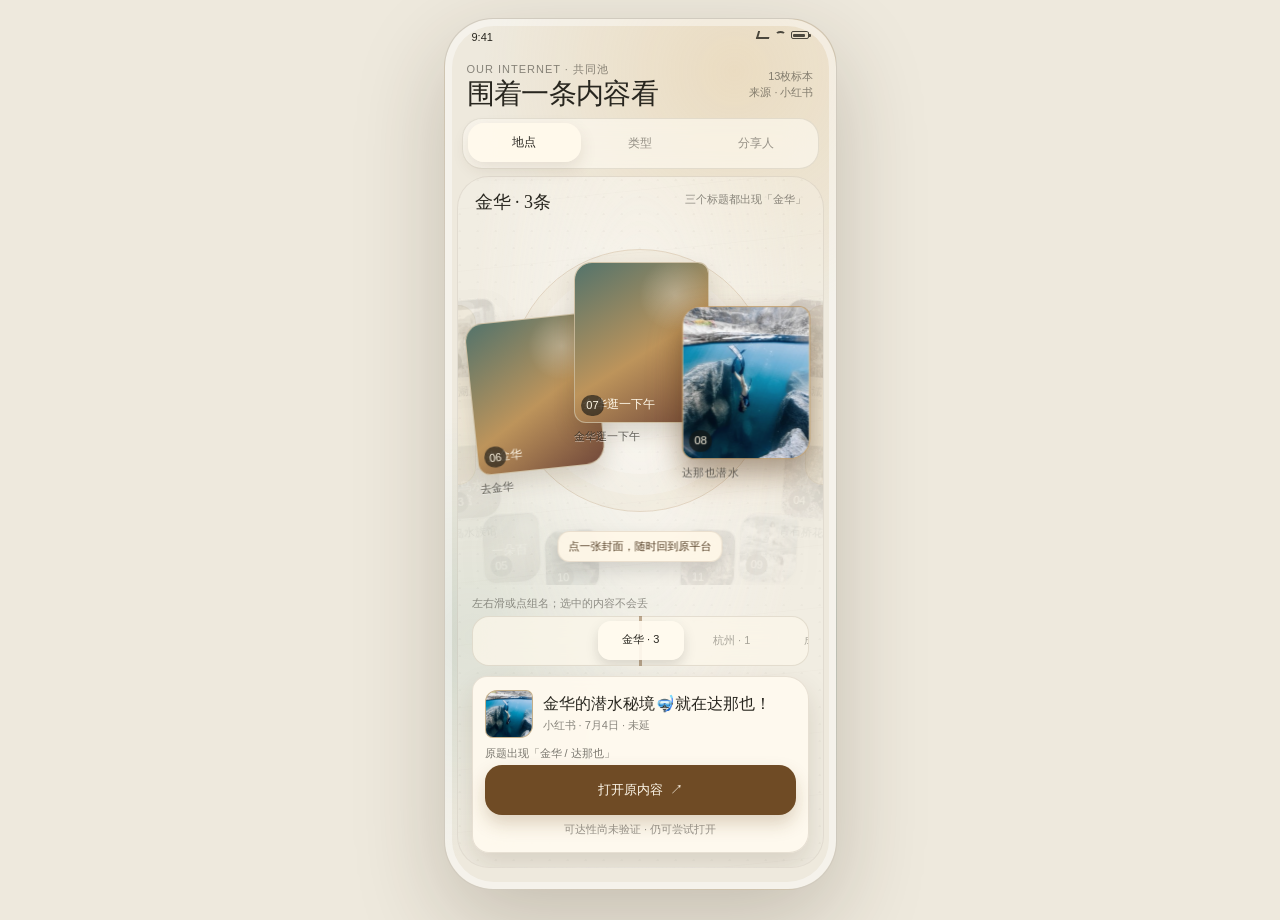
==== index.html @ c4d1461d "Publish Vibe interactive mock" ====
<!doctype html>
<html lang="zh-CN">
<head>
  <meta charset="utf-8">
  <meta name="viewport" content="width=device-width, initial-scale=1, viewport-fit=cover">
  <meta name="theme-color" content="#eee9dd" media="(prefers-color-scheme: light)">
  <meta name="theme-color" content="#10120f" media="(prefers-color-scheme: dark)">
  <title>Vibe · 共同内容池 Mock</title>
  <style>
    html, body { margin: 0; min-height: 100%; background: #eee9dd; }
    body { min-height: 100vh; }
    @media (prefers-color-scheme: dark) {
      html, body { background: #10120f; }
    }
  </style>
</head>
<body>
<div id="pinned-source-orbit" aria-label="地点、类型和分享人三种视角下始终可打开原内容的共同内容池">
  <style>
    #pinned-source-orbit {
      color-scheme: light dark;
      width: 100%;
      min-height: 920px;
      display: grid;
      place-items: start center;
      padding: 18px 0 24px;
      box-sizing: border-box;
      font-family: -apple-system, BlinkMacSystemFont, "SF Pro Display", "PingFang SC", sans-serif;
      -webkit-font-smoothing: antialiased;
    }
    #pinned-source-orbit * { box-sizing: border-box; }
    #pinned-source-orbit .pso-phone {
      position: relative;
      width: min(393px, calc(100vw - 28px));
      height: 872px;
      overflow: hidden;
      border-radius: 49px;
      isolation: isolate;
      color: light-dark(#28261f, #f5efe2);
      background:
        radial-gradient(circle at 74% 6%, light-dark(rgba(223,178,105,.24), rgba(226,157,60,.11)), transparent 29%),
        radial-gradient(circle at 7% 71%, light-dark(rgba(74,133,122,.17), rgba(58,137,119,.11)), transparent 31%),
        light-dark(#eee9dd, #10120f);
      border: 1px solid light-dark(rgba(57,47,31,.16), rgba(255,238,199,.11));
      box-shadow: 0 31px 90px light-dark(rgba(49,37,17,.22), rgba(0,0,0,.59));
    }
    #pinned-source-orbit .pso-phone::after {
      content: "";
      position: absolute;
      inset: 0;
      z-index: 90;
      pointer-events: none;
      border-radius: inherit;
      box-shadow: inset 0 0 0 7px light-dark(rgba(255,255,255,.42), rgba(255,255,255,.026));
    }
    #pinned-source-orbit .pso-status {
      position: relative;
      z-index: 50;
      height: 31px;
      padding: 12px 27px 0;
      display: flex;
      justify-content: space-between;
      align-items: flex-start;
      font-size: 11px;
      font-weight: 500;
    }
    #pinned-source-orbit .pso-status-icons { display: flex; align-items: center; gap: 5px; }
    #pinned-source-orbit .pso-signal { width: 13px; height: 8px; border-left: 2px solid currentColor; border-bottom: 2px solid currentColor; transform: skew(-16deg); opacity: .82; }
    #pinned-source-orbit .pso-wifi { width: 11px; height: 8px; border: 2px solid currentColor; border-color: currentColor transparent transparent; border-radius: 50%; opacity: .82; }
    #pinned-source-orbit .pso-battery { width: 18px; height: 8px; border: 1.5px solid currentColor; border-radius: 2px; position: relative; opacity: .82; }
    #pinned-source-orbit .pso-battery::before { content: ""; position: absolute; inset: 1.5px 3px 1.5px 1.5px; border-radius: 1px; background: currentColor; }
    #pinned-source-orbit .pso-battery::after { content: ""; position: absolute; right: -3px; top: 2px; width: 2px; height: 3px; background: currentColor; border-radius: 0 1px 1px 0; }

    #pinned-source-orbit .pso-header {
      position: relative;
      z-index: 48;
      height: 68px;
      padding: 10px 22px 8px;
      display: flex;
      align-items: center;
      justify-content: space-between;
    }
    #pinned-source-orbit .pso-kicker { font-size: 11px; letter-spacing: 1px; opacity: .52; font-weight: 500; }
    #pinned-source-orbit .pso-title { margin-top: 3px; font-family: ui-serif, "Songti SC", serif; font-size: 28px; line-height: 1; letter-spacing: -.65px; font-weight: 500; }
    #pinned-source-orbit .pso-count { text-align: right; font-size: 11px; line-height: 1.45; opacity: .53; }

    #pinned-source-orbit .pso-segments {
      position: relative;
      z-index: 48;
      height: 51px;
      margin: 0 17px 7px;
      padding: 5px;
      display: grid;
      grid-template-columns: repeat(3, 1fr);
      gap: 3px;
      border-radius: 20px;
      border: 1px solid light-dark(rgba(73,56,35,.12), rgba(255,226,174,.09));
      background: light-dark(rgba(255,252,243,.60), rgba(31,31,25,.68));
      backdrop-filter: blur(15px) saturate(1.05);
    }
    #pinned-source-orbit .pso-segments button {
      border: 0;
      border-radius: 16px;
      padding: 0;
      cursor: pointer;
      color: inherit;
      background: transparent;
      font: inherit;
      font-size: 12px;
      font-weight: 500;
      opacity: .47;
      transition: opacity .23s ease, background .28s ease, transform .28s ease;
    }
    #pinned-source-orbit .pso-segments button[aria-pressed="true"] {
      opacity: 1;
      transform: translateY(-1px);
      background: light-dark(rgba(255,249,235,.94), rgba(72,58,37,.90));
      box-shadow: 0 7px 17px light-dark(rgba(77,49,14,.11), rgba(0,0,0,.28));
    }

    #pinned-source-orbit .pso-world {
      position: relative;
      height: 692px;
      margin: 0 12px;
      overflow: hidden;
      border-radius: 32px;
      border: 1px solid light-dark(rgba(66,53,34,.09), rgba(255,232,183,.06));
      background:
        radial-gradient(ellipse at 50% 28%, light-dark(rgba(255,255,255,.45), rgba(255,255,255,.025)), transparent 67%),
        light-dark(rgba(249,246,236,.32), rgba(14,16,13,.50));
    }
    #pinned-source-orbit .pso-grain {
      position: absolute;
      inset: 0;
      z-index: 0;
      opacity: .23;
      pointer-events: none;
      background-image:
        repeating-linear-gradient(174deg, transparent 0 31px, light-dark(rgba(76,60,38,.06), rgba(242,207,143,.05)) 32px, transparent 33px 62px),
        radial-gradient(circle at 9% 19%, light-dark(rgba(45,38,29,.1), rgba(255,255,255,.055)) 0 1px, transparent 1.3px);
      background-size: auto, 18px 17px;
    }

    #pinned-source-orbit .pso-group-head {
      position: absolute;
      z-index: 36;
      left: 17px;
      right: 17px;
      top: 15px;
      display: grid;
      grid-template-columns: minmax(0,1fr) 130px;
      gap: 8px;
      align-items: start;
      pointer-events: none;
    }
    #pinned-source-orbit .pso-group-name { font-family: ui-serif, "Songti SC", serif; font-size: 18px; line-height: 1.2; font-weight: 500; }
    #pinned-source-orbit .pso-group-fact { text-align: right; font-size: 11px; line-height: 1.42; opacity: .52; }

    #pinned-source-orbit .pso-deck {
      position: absolute;
      z-index: 6;
      left: 0;
      right: 0;
      top: 58px;
      height: 350px;
      overflow: hidden;
    }
    #pinned-source-orbit .pso-halo {
      position: absolute;
      z-index: 0;
      left: 14%;
      top: 4%;
      width: 72%;
      aspect-ratio: 1;
      border-radius: 50%;
      border: 1px solid light-dark(rgba(151,100,41,.20), rgba(232,171,77,.16));
      box-shadow:
        inset 0 0 0 16px light-dark(rgba(171,114,46,.03), rgba(196,126,43,.035)),
        inset 0 0 0 37px light-dark(rgba(171,114,46,.022), rgba(196,126,43,.023));
      pointer-events: none;
    }
    #pinned-source-orbit .pso-sleeve {
      position: absolute;
      z-index: 1;
      top: 70px;
      width: 30px;
      height: 180px;
      opacity: .38;
      border: 1px solid light-dark(rgba(88,66,39,.15), rgba(244,207,140,.11));
      background: light-dark(rgba(223,201,158,.45), rgba(70,55,34,.55));
      box-shadow: 0 10px 20px rgba(0,0,0,.14);
      pointer-events: none;
    }
    #pinned-source-orbit .pso-sleeve-left { left: -12px; border-radius: 0 18px 18px 0; }
    #pinned-source-orbit .pso-sleeve-right { right: -12px; border-radius: 18px 0 0 18px; }

    #pinned-source-orbit .pso-specimen {
      appearance: none;
      position: absolute;
      z-index: 7;
      margin: 0;
      padding: 0;
      border: 0;
      cursor: pointer;
      color: inherit;
      background: transparent;
      text-align: left;
      transition:
        left .48s cubic-bezier(.18,.82,.22,1),
        top .48s cubic-bezier(.18,.82,.22,1),
        width .48s cubic-bezier(.18,.82,.22,1),
        opacity .32s ease,
        filter .32s ease,
        transform .48s cubic-bezier(.18,.82,.22,1);
      -webkit-tap-highlight-color: transparent;
    }
    #pinned-source-orbit .pso-specimen:focus-visible { outline: 2px solid light-dark(#97672c,#efb85a); outline-offset: 3px; border-radius: 17px; }
    #pinned-source-orbit .pso-slide {
      position: relative;
      display: block;
      width: 100%;
      aspect-ratio: .84;
      overflow: hidden;
      border-radius: 18px 11px 20px 12px;
      border: 1px solid light-dark(rgba(80,61,37,.18), rgba(255,227,174,.15));
      background: light-dark(rgba(234,219,189,.82), rgba(63,53,37,.86));
      box-shadow: inset 0 1px 0 rgba(255,255,255,.4), 0 10px 21px light-dark(rgba(65,44,16,.16), rgba(0,0,0,.34));
      backdrop-filter: blur(5px) saturate(1.05);
    }
    #pinned-source-orbit .pso-cover { width: 100%; height: 100%; display: block; object-fit: cover; filter: saturate(.9) contrast(.99); }
    #pinned-source-orbit .pso-fallback {
      position: absolute;
      inset: 0;
      display: flex;
      align-items: flex-end;
      padding: 10px 8px;
      color: #fff8e8;
      background: radial-gradient(circle at 75% 20%, rgba(255,255,255,.27), transparent 22%), linear-gradient(148deg,#53736b,#bd945b 55%,#71483a);
    }
    #pinned-source-orbit .pso-fallback strong { font-family: ui-serif, "Songti SC", serif; font-size: 12px; line-height: 1.2; font-weight: 500; }
    #pinned-source-orbit .pso-index {
      position: absolute;
      z-index: 4;
      left: 6px;
      bottom: 6px;
      min-width: 21px;
      height: 21px;
      padding: 0 5px;
      border-radius: 11px;
      display: grid;
      place-items: center;
      color: #fff7e4;
      background: rgba(17,18,15,.63);
      backdrop-filter: blur(7px);
      font-size: 11px;
      font-weight: 500;
    }
    #pinned-source-orbit .pso-item-name {
      display: block;
      max-width: 150px;
      margin-top: 6px;
      overflow: hidden;
      white-space: nowrap;
      text-overflow: ellipsis;
      font-size: 11px;
      line-height: 1.3;
      opacity: .72;
      text-shadow: 0 1px light-dark(rgba(255,255,255,.72),rgba(0,0,0,.5));
    }
    #pinned-source-orbit .pso-specimen.is-hidden { opacity: .10; filter: grayscale(.5) saturate(.35); pointer-events: none; }
    #pinned-source-orbit .pso-specimen.is-active { z-index: 20; opacity: 1; filter: none; }
    #pinned-source-orbit .pso-specimen.is-selected {
      z-index: 29;
      transform: translateY(-9px) scale(1.035) !important;
      filter: drop-shadow(0 12px 15px light-dark(rgba(169,101,28,.27),rgba(239,157,57,.18)));
    }
    #pinned-source-orbit .pso-specimen.is-selected .pso-slide { border-color: light-dark(rgba(154,102,36,.54),rgba(244,181,83,.48)); box-shadow: inset 0 1px rgba(255,255,255,.45),0 13px 25px rgba(0,0,0,.24); }
    #pinned-source-orbit .pso-reply {
      position: absolute;
      z-index: 12;
      left: 79%;
      top: 67%;
      width: 91px;
      min-height: 30px;
      display: none;
      align-items: center;
      padding: 6px 9px;
      border-radius: 5px 14px 14px 5px;
      color: light-dark(#5c4328,#f1cb89);
      background: light-dark(rgba(251,239,215,.95),rgba(59,47,29,.96));
      border: 1px solid light-dark(rgba(111,77,36,.16),rgba(242,195,112,.16));
      box-shadow: 0 8px 17px rgba(0,0,0,.15);
      font-size: 11px;
      line-height: 1.25;
      transform: rotate(2deg);
    }
    #pinned-source-orbit .pso-specimen[data-id="11"].is-active .pso-reply { display: flex; }

    #pinned-source-orbit .pso-strip-wrap {
      position: absolute;
      z-index: 37;
      left: 14px;
      right: 14px;
      top: 419px;
      height: 72px;
    }
    #pinned-source-orbit .pso-strip-label { height: 20px; font-size: 11px; line-height: 1.35; opacity: .48; }
    #pinned-source-orbit .pso-strip {
      position: relative;
      height: 50px;
      display: flex;
      align-items: center;
      gap: 5px;
      overflow-x: auto;
      scrollbar-width: none;
      padding: 4px 41%;
      border-radius: 17px;
      border: 1px solid light-dark(rgba(82,62,37,.13),rgba(244,207,140,.11));
      background:
        linear-gradient(90deg, transparent 49.7%, light-dark(rgba(119,82,38,.45),rgba(232,170,76,.44)) 49.7% 50.3%, transparent 50.3%),
        light-dark(rgba(252,246,234,.78),rgba(43,38,29,.80));
      backdrop-filter: blur(13px);
      scroll-snap-type: x mandatory;
    }
    #pinned-source-orbit .pso-strip::-webkit-scrollbar { display: none; }
    #pinned-source-orbit .pso-strip button {
      flex: 0 0 auto;
      min-width: 86px;
      height: 39px;
      scroll-snap-align: center;
      border: 0;
      border-radius: 13px;
      padding: 0 10px;
      cursor: pointer;
      color: inherit;
      background: transparent;
      font: inherit;
      font-size: 11px;
      line-height: 1.25;
      opacity: .39;
      white-space: nowrap;
      transition: opacity .22s ease, background .25s ease, transform .25s ease;
    }
    #pinned-source-orbit .pso-strip button[aria-pressed="true"] {
      opacity: 1;
      transform: translateY(-1px);
      background: light-dark(rgba(255,250,238,.94),rgba(75,59,36,.91));
      box-shadow: 0 6px 13px rgba(0,0,0,.13);
    }

    #pinned-source-orbit .pso-source-dock {
      position: absolute;
      z-index: 43;
      left: 14px;
      right: 14px;
      bottom: 14px;
      height: 177px;
      padding: 12px;
      border-radius: 15px 23px 20px 17px;
      border: 1px solid light-dark(rgba(77,59,36,.13),rgba(246,209,143,.11));
      color: inherit;
      background: light-dark(rgba(255,250,239,.91),rgba(35,33,26,.94));
      box-shadow: 0 13px 28px light-dark(rgba(65,43,15,.14),rgba(0,0,0,.36));
      backdrop-filter: blur(18px) saturate(1.08);
      transition: height .28s ease;
    }
    #pinned-source-orbit .pso-dock-top { display: grid; grid-template-columns: 48px minmax(0,1fr); gap: 10px; align-items: center; min-height: 49px; }
    #pinned-source-orbit .pso-dock-thumb { width: 48px; height: 48px; overflow: hidden; border-radius: 12px 7px 13px 8px; background: light-dark(#d7c29b,#4f422e); border: 1px solid light-dark(rgba(80,61,37,.14),rgba(248,213,149,.11)); }
    #pinned-source-orbit .pso-dock-thumb img { width: 100%; height: 100%; display: block; object-fit: cover; }
    #pinned-source-orbit .pso-dock-thumb span { width: 100%; height: 100%; display: grid; place-items: center; padding: 5px; color: #fff8e8; text-align: center; font-family: ui-serif,"Songti SC",serif; font-size: 11px; line-height: 1.15; background: linear-gradient(148deg,#53736b,#bd945b 55%,#71483a); }
    #pinned-source-orbit .pso-dock-title { overflow: hidden; white-space: nowrap; text-overflow: ellipsis; font-family: ui-serif,"Songti SC",serif; font-size: 16px; line-height: 1.25; font-weight: 500; }
    #pinned-source-orbit .pso-dock-meta { margin-top: 4px; overflow: hidden; white-space: nowrap; text-overflow: ellipsis; font-size: 11px; opacity: .55; }
    #pinned-source-orbit .pso-dock-context { height: 27px; padding-top: 8px; overflow: hidden; white-space: nowrap; text-overflow: ellipsis; font-size: 11px; opacity: .61; }
    #pinned-source-orbit .pso-open-link {
      width: 100%;
      height: 50px;
      display: flex;
      align-items: center;
      justify-content: center;
      gap: 7px;
      border-radius: 17px;
      color: light-dark(#fff9ec,#1e1912);
      background: light-dark(#6f4b25,#e2b567);
      text-decoration: none;
      font-size: 13px;
      font-weight: 500;
      box-shadow: 0 9px 18px light-dark(rgba(103,65,21,.21),rgba(0,0,0,.29));
    }
    #pinned-source-orbit .pso-link-state { margin-top: 7px; text-align: center; font-size: 11px; opacity: .48; }
    #pinned-source-orbit .pso-first-hint {
      position: absolute;
      z-index: 60;
      left: 50%;
      top: 354px;
      transform: translateX(-50%);
      padding: 7px 10px;
      border-radius: 12px;
      white-space: nowrap;
      color: light-dark(#523c23,#efd096);
      background: light-dark(rgba(255,248,232,.89),rgba(43,37,26,.91));
      border: 1px solid light-dark(rgba(98,69,34,.12),rgba(243,198,119,.12));
      box-shadow: 0 8px 17px rgba(0,0,0,.13);
      backdrop-filter: blur(12px);
      font-size: 11px;
      opacity: 1;
      transition: opacity .3s ease, transform .3s ease;
      pointer-events: none;
    }
    #pinned-source-orbit .pso-first-hint.is-gone { opacity: 0; transform: translate(-50%,5px); }

    @media (max-width: 390px) {
      #pinned-source-orbit { min-height: 865px; padding-top: 8px; }
      #pinned-source-orbit .pso-phone { height: 832px; border-radius: 43px; }
      #pinned-source-orbit .pso-world { height: 652px; }
      #pinned-source-orbit .pso-deck { height: 318px; }
      #pinned-source-orbit .pso-strip-wrap { top: 382px; }
      #pinned-source-orbit .pso-source-dock { height: 174px; }
      #pinned-source-orbit .pso-first-hint { top: 321px; }
      #pinned-source-orbit .pso-group-head { grid-template-columns: minmax(0,1fr) 112px; }
    }
    @media (prefers-reduced-motion: reduce) {
      #pinned-source-orbit *, #pinned-source-orbit *::before, #pinned-source-orbit *::after { transition-duration: .01ms !important; animation-duration: .01ms !important; }
    }
  </style>

  <section class="pso-phone" aria-label="iPhone共同内容池">
    <div class="pso-status"><span>9:41</span><span class="pso-status-icons"><i class="pso-signal"></i><i class="pso-wifi"></i><i class="pso-battery"></i></span></div>
    <header class="pso-header">
      <div><div class="pso-kicker">OUR INTERNET · 共同池</div><div class="pso-title">围着一条内容看</div></div>
      <div class="pso-count">13枚标本<br>来源 · 小红书</div>
    </header>
    <nav class="pso-segments" aria-label="切换内容视角">
      <button type="button" data-mode="place" aria-pressed="true">地点</button>
      <button type="button" data-mode="type" aria-pressed="false">类型</button>
      <button type="button" data-mode="person" aria-pressed="false">分享人</button>
    </nav>

    <main class="pso-world">
      <div class="pso-grain"></div>
      <div class="pso-group-head">
        <div class="pso-group-name">金华 · 3条</div>
        <div class="pso-group-fact">三个标题都出现“金华”</div>
      </div>
      <section class="pso-deck" aria-label="当前关系组中的内容标本">
        <div class="pso-halo"></div>
        <div class="pso-sleeve pso-sleeve-left"></div>
        <div class="pso-sleeve pso-sleeve-right"></div>
        <div class="pso-items"></div>
      </section>

      <section class="pso-strip-wrap" aria-label="横滑切换关系组">
        <div class="pso-strip-label">左右滑或点组名；选中的内容不会丢</div>
        <div class="pso-strip"></div>
      </section>

      <section class="pso-source-dock" aria-label="选中资源与原内容入口">
        <div class="pso-dock-top">
          <div class="pso-dock-thumb"></div>
          <div><div class="pso-dock-title"></div><div class="pso-dock-meta"></div></div>
        </div>
        <div class="pso-dock-context"></div>
        <a class="pso-open-link" href="#" target="_blank" rel="noopener noreferrer">打开原内容 <span aria-hidden="true">↗</span></a>
        <div class="pso-link-state">可达性尚未验证 · 仍可尝试打开</div>
      </section>
      <div class="pso-first-hint">点一张封面，随时回到原平台</div>
    </main>
  </section>

  <script>
    (() => {
      const root = document.getElementById("pinned-source-orbit");
      const modeButtons = Array.from(root.querySelectorAll("[data-mode]"));
      const itemsRoot = root.querySelector(".pso-items");
      const strip = root.querySelector(".pso-strip");
      const groupName = root.querySelector(".pso-group-name");
      const groupFact = root.querySelector(".pso-group-fact");
      const dockThumb = root.querySelector(".pso-dock-thumb");
      const dockTitle = root.querySelector(".pso-dock-title");
      const dockMeta = root.querySelector(".pso-dock-meta");
      const dockContext = root.querySelector(".pso-dock-context");
      const openLink = root.querySelector(".pso-open-link");
      const firstHint = root.querySelector(".pso-first-hint");

      const items = [
        {id:1,title:"为了这扇窗，值得来一次通济湖",short:"通济湖",author:"伊只小怪兽",date:"7月4日",sharer:"未延",person:"weiyan",cover:"[data-uri]",place:"tongji",types:["place"],url:"https://www.xiaohongshu.com/explore/68bd21de000000001d00715c",context:{place:"标题出现「通济湖」；城市仍待确认",type:"目前只确认到地点线索",person:"7月4日 · 未延带进来"}},
        {id:2,title:"今年去过最冷门的小城，好怕它会火",short:"冷门小城",author:"在路上的小王",date:"7月4日",sharer:"奥里里奥",person:"aoliao",cover:"[data-uri]",place:"unknown",types:["place"],url:"https://www.xiaohongshu.com/explore/69588afe000000001e015563",context:{place:"标题只有「小城」；具体地点未知",type:"目前只确认到地点线索",person:"7月4日 · 奥里里奥带进来"}},
        {id:3,title:"是水中的蝴蝶呀｜花鸟鱼虫市场的绝美水族馆",short:"花鸟水族馆",author:"爱生活的小小白",date:"7月4日",sharer:"未延",person:"weiyan",cover:"",place:"unknown",types:["browse"],url:"https://www.xiaohongshu.com/explore/66fcf3a7000000002a03587a",context:{place:"具体地点尚未确认",type:"原题出现「花鸟鱼虫市场 / 水族馆」",person:"7月4日 · 未延带进来"}},
        {id:4,title:"成都人松弛感之青石桥花鸟市场小时候记忆",short:"青石桥花鸟市场",author:"吸吸果冻jelly",date:"7月4日",sharer:"未延",person:"weiyan",cover:"[data-uri]",place:"chengdu",types:["place","browse"],url:"https://www.xiaohongshu.com/explore/67398dc0000000003c016751",context:{place:"原题出现「成都 / 青石桥」",type:"归在「逛看现场」；原题出现「花鸟市场」",person:"7月4日 · 未延带进来"}},
        {id:5,title:"好漂亮的一朵百合！",short:"一朵百合",author:"Sheryl帅帅",date:"7月4日",sharer:"未延",person:"weiyan",cover:"",place:"unknown",types:["object"],url:"https://www.xiaohongshu.com/explore/6885ffe00000000023007bef",context:{place:"具体地点尚未确认",type:"原题确认的对象：「一朵百合」",person:"7月4日 · 未延带进来"}},
        {id:6,title:"去金华一定要来！",short:"去金华",author:"嘻嘻lar",date:"7月4日",sharer:"未延",person:"weiyan",cover:"",place:"jinhua",types:["place"],url:"https://www.xiaohongshu.com/explore/68fee6330000000003021f32",context:{place:"原题出现「金华」",type:"细类型仍待确认",person:"7月4日 · 未延带进来"}},
        {id:7,title:"真的在金华！！逛一下午出不来……（1r！！！",short:"金华逛一下午",author:"不会起名字的怪力少女",date:"7月4日",sharer:"未延",person:"weiyan",cover:"",place:"jinhua",types:["place","browse"],url:"https://www.xiaohongshu.com/explore/66d05f28000000001f01f221",context:{place:"原题出现「金华」",type:"归在「逛看现场」；原题出现「逛一下午」",person:"7月4日 · 未延带进来"}},
        {id:8,title:"金华的潜水秘境🤿就在达那也！",short:"达那也潜水",author:"达那也DLAND",date:"7月4日",sharer:"未延",person:"weiyan",cover:"[data-uri]",place:"jinhua",types:["place","action"],url:"https://www.xiaohongshu.com/explore/66c85954000000001f03af94",context:{place:"原题出现「金华 / 达那也」",type:"归在「动手体验」；原题出现「潜水」",person:"7月4日 · 未延带进来"}},
        {id:9,title:"阿勒泰，衢州性价比更高",short:"衢州狮子岩",author:"啊华",date:"7月4日",sharer:"未延",person:"weiyan",cover:"[data-uri]",place:"quzhou",types:["place"],url:"https://www.xiaohongshu.com/explore/68423c7e0000000021009cf2",context:{place:"分享文案出现「衢州狮子岩」",type:"目前只确认到地点线索",person:"7月4日 · 未延带进来"}},
        {id:10,title:"这一刻我宣布我在浙江小瑞士",short:"浙江小瑞士",author:"格桑花小月",date:"7月5日",sharer:"你",person:"you",cover:"[data-uri]",place:"unknown",types:["place"],url:"https://www.xiaohongshu.com/explore/6a2ff1b30000000015025ad6",context:{place:"标题只确认到「浙江」；具体城市未知",type:"目前只确认到地点线索",person:"7月5日 · 由你带进来"}},
        {id:11,title:"香迷糊了！快去做！！",short:"香迷糊了",author:"吃饱了闲的🥘",date:"7月18日",sharer:"奥里里奥",person:"aoliao",cover:"[data-uri]",place:"unknown",types:["action"],url:"https://www.xiaohongshu.com/explore/696742520000000022031058",reply:"↳ 未延：「我同意」",context:{place:"具体地点尚未确认",type:"归在「动手体验」；原题出现「去做」",person:"7月18日 · 奥里里奥带进来 · 随后未延：「我同意」"}},
        {id:12,title:"王大厨上线👨‍🍳",short:"王大厨上线",author:"王栎鑫",date:"时间未记录",sharer:"分享者未记录",person:"missing",cover:"[data-uri]",place:"unknown",types:["unknown"],url:"https://www.xiaohongshu.com/explore/699542d2000000001d01076c",context:{place:"具体地点尚未确认",type:"内容类型未知；不根据标题强猜",person:"导入时没有携带分享者与群聊时间"}},
        {id:13,title:"杭州滨江区我唯一的姨！！！！！",short:"杭州滨江",author:"吃吃吃吃吃*Elaine*",date:"时间未记录",sharer:"分享者未记录",person:"missing",cover:"[data-uri]",place:"hangzhou",types:["place","unknown"],url:"https://www.xiaohongshu.com/explore/6a2287f300000000070236ab",context:{place:"原题出现「杭州滨江区」",type:"具体内容类型未知",person:"导入时没有携带分享者与群聊时间"}}
      ];
      const byId = new Map(items.map((item) => [item.id,item]));
      const itemButtons = new Map();
      const groups = {
        place:[
          {key:"jinhua",label:"金华",ids:[6,7,8],fact:"三个标题都出现「金华」"},
          {key:"hangzhou",label:"杭州",ids:[13],fact:"标题确认到「杭州滨江区」"},
          {key:"chengdu",label:"成都",ids:[4],fact:"标题出现「成都 / 青石桥」"},
          {key:"quzhou",label:"衢州",ids:[9],fact:"分享文案出现「衢州狮子岩」"},
          {key:"tongji",label:"通济湖",ids:[1],fact:"地点名已知 · 城市待确认"},
          {key:"unknown",label:"未定位",ids:[2,3,5,10,11,12],fact:"6条没有确认到具体城市"}
        ],
        type:[
          {key:"place",label:"地点线索",ids:[1,2,4,6,7,8,9,10,13],fact:"标题或分享文案出现地点原词"},
          {key:"browse",label:"逛看现场",ids:[3,4,7],fact:"原题出现市场、水族馆或「逛」"},
          {key:"action",label:"动手体验",ids:[8,11],fact:"原题出现「潜水」或「去做」"},
          {key:"object",label:"单体对象",ids:[5],fact:"当前只确认到「一朵百合」"},
          {key:"unknown",label:"类型未知",ids:[12,13],fact:"不为了完整而强行归类"}
        ],
        person:[
          {key:"weiyan",label:"未延",ids:[1,3,4,5,6,7,8,9],fact:"8条由未延带进共同池"},
          {key:"aoliao",label:"奥里里奥",ids:[2,11],fact:"2条由奥里里奥带进共同池"},
          {key:"you",label:"你",ids:[10],fact:"1条由你带进共同池"},
          {key:"missing",label:"出处缺失",ids:[12,13],fact:"2条没有分享者与群聊时间"}
        ]
      };
      const fanSlots = {
        1:[{x:29,y:28,w:42,r:0}],
        2:[{x:12,y:56,w:38,r:-6},{x:51,y:56,w:38,r:6}],
        3:[{x:4,y:83,w:35,r:-6},{x:32,y:27,w:37,r:0},{x:62,y:83,w:34,r:6}],
        4:[{x:2,y:62,w:30,r:-7},{x:23,y:25,w:31,r:-2},{x:48,y:25,w:31,r:2},{x:70,y:62,w:29,r:7}],
        many:[
          {x:3,y:25,w:23,r:-4},{x:27,y:16,w:23,r:-1},{x:51,y:16,w:23,r:1},{x:75,y:25,w:22,r:4},
          {x:4,y:176,w:23,r:-3},{x:28,y:164,w:23,r:0},{x:52,y:164,w:23,r:0},{x:76,y:176,w:22,r:3},
          {x:17,y:267,w:21,r:-2}
        ]
      };
      const hiddenSlots = [
        {x:-7,y:65,w:18,r:-5},{x:89,y:65,w:18,r:5},{x:-5,y:210,w:17,r:-4},{x:89,y:210,w:17,r:4},
        {x:7,y:278,w:16,r:-3},{x:77,y:278,w:16,r:3},{x:24,y:294,w:15,r:-2},{x:61,y:294,w:15,r:2}
      ];

      let mode = "place";
      let activeIndex = {place:0,type:0,person:0};
      let selectedId = 8;
      let hintShown = true;

      function makeCover(item,className) {
        if (item.cover) {
          const image = document.createElement("img");
          image.className = className;
          image.src = item.cover;
          image.alt = item.title + "的分享封面";
          return image;
        }
        const fallback = document.createElement("span");
        fallback.className = "pso-fallback";
        const title = document.createElement("strong");
        title.textContent = item.short;
        fallback.append(title);
        return fallback;
      }
      items.forEach((item) => {
        const button = document.createElement("button");
        button.type = "button";
        button.className = "pso-specimen";
        button.dataset.id = String(item.id);
        button.setAttribute("aria-label",item.title + "，选中后可打开原内容");
        const slide = document.createElement("span");
        slide.className = "pso-slide";
        slide.append(makeCover(item,"pso-cover"));
        const index = document.createElement("span");
        index.className = "pso-index";
        index.textContent = String(item.id).padStart(2,"0");
        slide.append(index);
        if (item.reply) {
          const reply = document.createElement("span");
          reply.className = "pso-reply";
          reply.textContent = item.reply;
          slide.append(reply);
        }
        const name = document.createElement("span");
        name.className = "pso-item-name";
        name.textContent = item.short;
        button.append(slide,name);
        button.addEventListener("click",() => selectItem(item.id));
        itemsRoot.append(button);
        itemButtons.set(item.id,button);
      });

      function setPosition(button,slot) {
        button.style.left = slot.x + "%";
        button.style.top = slot.y + "px";
        button.style.width = slot.w + "%";
        button.style.transform = "rotate(" + slot.r + "deg)";
      }
      function currentGroup() { return groups[mode][activeIndex[mode]]; }
      function groupContaining(id,targetMode) {
        return groups[targetMode].findIndex((group) => group.ids.includes(id));
      }
      function renderStrip() {
        strip.replaceChildren();
        groups[mode].forEach((group,index) => {
          const button = document.createElement("button");
          button.type = "button";
          button.dataset.groupIndex = String(index);
          button.setAttribute("aria-pressed",String(index === activeIndex[mode]));
          button.textContent = group.label + " · " + group.ids.length;
          button.addEventListener("click",() => {
            activeIndex[mode] = index;
            render();
            requestAnimationFrame(() => button.scrollIntoView({behavior:"smooth",inline:"center",block:"nearest"}));
          });
          strip.append(button);
        });
      }
      function renderDeck() {
        const group = currentGroup();
        groupName.textContent = group.label + " · " + group.ids.length + "条";
        groupFact.textContent = group.fact;
        const groupSet = new Set(group.ids);
        const slots = group.ids.length >= 5 ? fanSlots.many : fanSlots[group.ids.length];
        group.ids.forEach((id,index) => {
          const button = itemButtons.get(id);
          button.classList.remove("is-hidden");
          button.classList.add("is-active");
          setPosition(button,slots[Math.min(index,slots.length-1)]);
        });
        let hiddenIndex = 0;
        items.forEach((item) => {
          if (groupSet.has(item.id)) return;
          const button = itemButtons.get(item.id);
          button.classList.remove("is-active");
          button.classList.add("is-hidden");
          setPosition(button,hiddenSlots[hiddenIndex % hiddenSlots.length]);
          hiddenIndex += 1;
        });
        itemButtons.forEach((button,id) => button.classList.toggle("is-selected",id === selectedId));
      }
      function renderDock() {
        const item = byId.get(selectedId);
        dockThumb.replaceChildren();
        if (item.cover) {
          const image = document.createElement("img");
          image.src = item.cover;
          image.alt = "";
          dockThumb.append(image);
        } else {
          const fallback = document.createElement("span");
          fallback.textContent = item.short;
          dockThumb.append(fallback);
        }
        dockTitle.textContent = item.title;
        dockMeta.textContent = "小红书 · " + item.date + " · " + item.sharer;
        dockContext.textContent = item.context[mode];
        openLink.href = item.url;
      }
      function render() {
        modeButtons.forEach((button) => button.setAttribute("aria-pressed",String(button.dataset.mode === mode)));
        renderStrip();
        renderDeck();
        renderDock();
        const activeStripButton = strip.querySelector('button[aria-pressed="true"]');
        requestAnimationFrame(() => activeStripButton?.scrollIntoView({behavior:"smooth",inline:"center",block:"nearest"}));
      }
      function selectItem(id) {
        selectedId = id;
        if (hintShown) { firstHint.classList.add("is-gone"); hintShown = false; }
        itemButtons.forEach((button,itemId) => button.classList.toggle("is-selected",itemId === id));
        renderDock();
      }
      modeButtons.forEach((button) => {
        button.addEventListener("click",() => {
          const nextMode = button.dataset.mode;
          const containing = groupContaining(selectedId,nextMode);
          mode = nextMode;
          if (containing >= 0) activeIndex[mode] = containing;
          render();
        });
      });
      let settleTimer = null;
      strip.addEventListener("scroll",() => {
        window.clearTimeout(settleTimer);
        settleTimer = window.setTimeout(() => {
          const center = strip.getBoundingClientRect().left + strip.clientWidth / 2;
          const candidates = Array.from(strip.querySelectorAll("button"));
          let nearest = candidates[0];
          let distance = Infinity;
          candidates.forEach((button) => {
            const rect = button.getBoundingClientRect();
            const delta = Math.abs(rect.left + rect.width / 2 - center);
            if (delta < distance) { distance = delta; nearest = button; }
          });
          const index = Number(nearest.dataset.groupIndex);
          if (index !== activeIndex[mode]) {
            activeIndex[mode] = index;
            render();
          }
        },120);
      });
      render();
    })();
  </script>
</div>
</body>
</html>
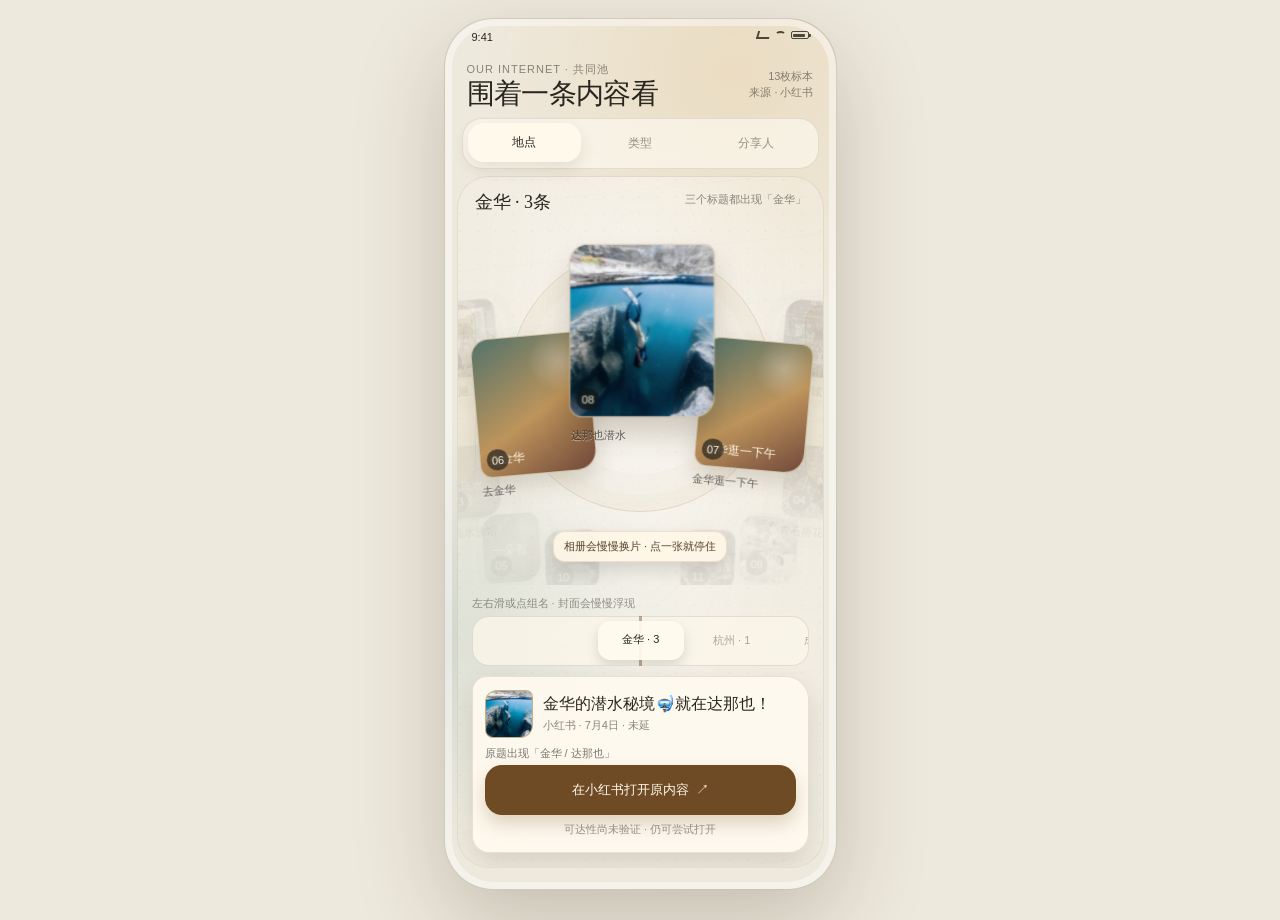
==== commit dfef05c6: "Add ambient memory shuffle interaction" ====
--- a/index.html
+++ b/index.html
@@ -5,6 +5,7 @@
   <meta name="viewport" content="width=device-width, initial-scale=1, viewport-fit=cover">
   <meta name="theme-color" content="#eee9dd" media="(prefers-color-scheme: light)">
   <meta name="theme-color" content="#10120f" media="(prefers-color-scheme: dark)">
+  <link rel="icon" href="data:,">
   <title>Vibe · 共同内容池 Mock</title>
   <style>
     html, body { margin: 0; min-height: 100%; background: #eee9dd; }
@@ -206,12 +207,12 @@
       background: transparent;
       text-align: left;
       transition:
-        left .48s cubic-bezier(.18,.82,.22,1),
-        top .48s cubic-bezier(.18,.82,.22,1),
-        width .48s cubic-bezier(.18,.82,.22,1),
+        left .82s cubic-bezier(.18,.82,.22,1),
+        top .82s cubic-bezier(.18,.82,.22,1),
+        width .82s cubic-bezier(.18,.82,.22,1),
         opacity .32s ease,
         filter .32s ease,
-        transform .48s cubic-bezier(.18,.82,.22,1);
+        transform .82s cubic-bezier(.18,.82,.22,1);
       -webkit-tap-highlight-color: transparent;
     }
     #pinned-source-orbit .pso-specimen:focus-visible { outline: 2px solid light-dark(#97672c,#efb85a); outline-offset: 3px; border-radius: 17px; }
@@ -226,8 +227,17 @@
       background: light-dark(rgba(234,219,189,.82), rgba(63,53,37,.86));
       box-shadow: inset 0 1px 0 rgba(255,255,255,.4), 0 10px 21px light-dark(rgba(65,44,16,.16), rgba(0,0,0,.34));
       backdrop-filter: blur(5px) saturate(1.05);
-    }
-    #pinned-source-orbit .pso-cover { width: 100%; height: 100%; display: block; object-fit: cover; filter: saturate(.9) contrast(.99); }
+      transition: transform .82s cubic-bezier(.18,.82,.22,1), border-color .28s ease, box-shadow .28s ease;
+    }
+    #pinned-source-orbit .pso-cover {
+      width: 100%;
+      height: 100%;
+      display: block;
+      object-fit: cover;
+      filter: saturate(.9) contrast(.99);
+      transform: scale(1.015);
+      transform-origin: 48% 48%;
+    }
     #pinned-source-orbit .pso-fallback {
       position: absolute;
       inset: 0;
@@ -266,15 +276,58 @@
       line-height: 1.3;
       opacity: .72;
       text-shadow: 0 1px light-dark(rgba(255,255,255,.72),rgba(0,0,0,.5));
-    }
+      transition: opacity .28s ease, transform .48s cubic-bezier(.18,.82,.22,1);
+    }
+    #pinned-source-orbit .pso-deck.is-dense .pso-item-name { opacity: 0; transform: translateY(4px); }
+    #pinned-source-orbit .pso-deck.is-dense .pso-specimen.is-memory-focus .pso-item-name,
+    #pinned-source-orbit .pso-deck.is-dense .pso-specimen.is-selected .pso-item-name { opacity: .76; transform: none; }
     #pinned-source-orbit .pso-specimen.is-hidden { opacity: .10; filter: grayscale(.5) saturate(.35); pointer-events: none; }
     #pinned-source-orbit .pso-specimen.is-active { z-index: 20; opacity: 1; filter: none; }
+    #pinned-source-orbit .pso-specimen.is-memory-focus { z-index: 25; }
+    #pinned-source-orbit .pso-specimen.is-memory-focus .pso-slide {
+      transform: translateY(-7px) scale(1.025);
+      box-shadow: inset 0 1px 0 rgba(255,255,255,.45), 0 17px 29px light-dark(rgba(65,44,16,.22), rgba(0,0,0,.45));
+    }
+    #pinned-source-orbit .pso-specimen.is-memory-focus:not(.is-selected) .pso-cover {
+      animation: pso-memory-drift 7.2s cubic-bezier(.22,.61,.36,1) both;
+    }
+    #pinned-source-orbit .pso-specimen.is-memory-whisper { z-index: 23; }
+    #pinned-source-orbit .pso-specimen.is-memory-whisper .pso-slide {
+      transform: translateY(-5px) scale(1.018);
+      box-shadow: inset 0 1px 0 rgba(255,255,255,.44), 0 14px 24px light-dark(rgba(65,44,16,.19), rgba(0,0,0,.4));
+    }
+    #pinned-source-orbit .pso-specimen.is-memory-whisper .pso-cover {
+      animation: pso-memory-drift 6.4s cubic-bezier(.22,.61,.36,1) both;
+    }
     #pinned-source-orbit .pso-specimen.is-selected {
       z-index: 29;
       transform: translateY(-9px) scale(1.035) !important;
       filter: drop-shadow(0 12px 15px light-dark(rgba(169,101,28,.27),rgba(239,157,57,.18)));
     }
-    #pinned-source-orbit .pso-specimen.is-selected .pso-slide { border-color: light-dark(rgba(154,102,36,.54),rgba(244,181,83,.48)); box-shadow: inset 0 1px rgba(255,255,255,.45),0 13px 25px rgba(0,0,0,.24); }
+    #pinned-source-orbit .pso-specimen.is-selected .pso-slide { transform: translateY(-5px) scale(1.02); border-color: light-dark(rgba(154,102,36,.54),rgba(244,181,83,.48)); box-shadow: inset 0 1px rgba(255,255,255,.45),0 13px 25px rgba(0,0,0,.24); }
+    #pinned-source-orbit .pso-specimen.is-selected::after {
+      content: "已选";
+      position: absolute;
+      z-index: 8;
+      top: 7px;
+      right: 7px;
+      min-width: 31px;
+      height: 20px;
+      padding: 0 6px;
+      display: grid;
+      place-items: center;
+      border-radius: 10px;
+      color: #fff8e8;
+      background: rgba(34,29,21,.72);
+      backdrop-filter: blur(8px);
+      font-size: 10px;
+      line-height: 1;
+    }
+    #pinned-source-orbit .pso-deck.is-paused .pso-cover { animation-play-state: paused !important; }
+    @keyframes pso-memory-drift {
+      from { transform: scale(1.018) translate3d(-.45%, -.3%, 0); }
+      to { transform: scale(1.052) translate3d(.45%, .3%, 0); }
+    }
     #pinned-source-orbit .pso-reply {
       position: absolute;
       z-index: 12;
@@ -449,7 +502,7 @@
       </section>
 
       <section class="pso-strip-wrap" aria-label="横滑切换关系组">
-        <div class="pso-strip-label">左右滑或点组名；选中的内容不会丢</div>
+        <div class="pso-strip-label">左右滑或点组名 · 封面会慢慢浮现</div>
         <div class="pso-strip"></div>
       </section>
 
@@ -459,10 +512,10 @@
           <div><div class="pso-dock-title"></div><div class="pso-dock-meta"></div></div>
         </div>
         <div class="pso-dock-context"></div>
-        <a class="pso-open-link" href="#" target="_blank" rel="noopener noreferrer">打开原内容 <span aria-hidden="true">↗</span></a>
+        <a class="pso-open-link" href="#" target="_blank" rel="noopener noreferrer">在小红书打开原内容 <span aria-hidden="true">↗</span></a>
         <div class="pso-link-state">可达性尚未验证 · 仍可尝试打开</div>
       </section>
-      <div class="pso-first-hint">点一张封面，随时回到原平台</div>
+      <div class="pso-first-hint">相册会慢慢换片 · 点一张就停住</div>
     </main>
   </section>
 
@@ -471,6 +524,7 @@
       const root = document.getElementById("pinned-source-orbit");
       const modeButtons = Array.from(root.querySelectorAll("[data-mode]"));
       const itemsRoot = root.querySelector(".pso-items");
+      const deck = root.querySelector(".pso-deck");
       const strip = root.querySelector(".pso-strip");
       const groupName = root.querySelector(".pso-group-name");
       const groupFact = root.querySelector(".pso-group-fact");
@@ -521,15 +575,17 @@
           {key:"missing",label:"出处缺失",ids:[12,13],fact:"2条没有分享者与群聊时间"}
         ]
       };
+      const primaryTypeById = new Map([
+        [4,"browse"],[5,"object"],[7,"browse"],[8,"action"],[11,"action"],[12,"unknown"],[13,"unknown"]
+      ]);
       const fanSlots = {
-        1:[{x:29,y:28,w:42,r:0}],
-        2:[{x:12,y:56,w:38,r:-6},{x:51,y:56,w:38,r:6}],
-        3:[{x:4,y:83,w:35,r:-6},{x:32,y:27,w:37,r:0},{x:62,y:83,w:34,r:6}],
-        4:[{x:2,y:62,w:30,r:-7},{x:23,y:25,w:31,r:-2},{x:48,y:25,w:31,r:2},{x:70,y:62,w:29,r:7}],
+        1:[{x:29,y:24,w:42,r:0}],
+        2:[{x:16,y:25,w:44,r:-2},{x:54,y:94,w:33,r:4}],
+        3:[{x:31,y:18,w:39,r:0},{x:5,y:100,w:32,r:-5},{x:66,y:105,w:30,r:5}],
+        4:[{x:31,y:16,w:38,r:0},{x:5,y:94,w:29,r:-5},{x:66,y:86,w:29,r:4},{x:39,y:202,w:25,r:1}],
         many:[
-          {x:3,y:25,w:23,r:-4},{x:27,y:16,w:23,r:-1},{x:51,y:16,w:23,r:1},{x:75,y:25,w:22,r:4},
-          {x:4,y:176,w:23,r:-3},{x:28,y:164,w:23,r:0},{x:52,y:164,w:23,r:0},{x:76,y:176,w:22,r:3},
-          {x:17,y:267,w:21,r:-2}
+          {x:34,y:8,w:32,r:0},{x:3,y:36,w:25,r:-4},{x:72,y:42,w:24,r:4},
+          {x:4,y:156,w:22,r:-3},{x:27,y:169,w:22,r:-1},{x:51,y:169,w:22,r:1},{x:75,y:156,w:21,r:3}
         ]
       };
       const hiddenSlots = [
@@ -539,8 +595,20 @@
 
       let mode = "place";
       let activeIndex = {place:0,type:0,person:0};
-      let selectedId = 8;
+      let selectedId = null;
+      let focusedId = 8;
+      let whisperedId = null;
       let hintShown = true;
+      let recentFocusedIds = [8];
+      const groupOrders = new Map();
+      const reducedMotion = window.matchMedia("(prefers-reduced-motion: reduce)");
+      let shuffleTimer = null;
+      let resumeTimer = null;
+      let hoverPaused = false;
+      let focusPaused = false;
+      let interactionPaused = false;
+      let stripScrollSuppressedUntil = 0;
+      let keyboardNavigation = false;
 
       function makeCover(item,className) {
         if (item.cover) {
@@ -593,7 +661,84 @@
       }
       function currentGroup() { return groups[mode][activeIndex[mode]]; }
       function groupContaining(id,targetMode) {
-        return groups[targetMode].findIndex((group) => group.ids.includes(id));
+        const matches = groups[targetMode]
+          .map((group,index) => ({group,index}))
+          .filter(({group}) => group.ids.includes(id));
+        if (!matches.length) return -1;
+        const primaryType = targetMode === "type" ? primaryTypeById.get(id) : null;
+        if (primaryType) {
+          const primary = matches.find(({group}) => group.key === primaryType);
+          if (primary) return primary.index;
+        }
+        if (targetMode === "type") matches.sort((a,b) => a.group.ids.length - b.group.ids.length);
+        return matches[0].index;
+      }
+      function groupOrder(group) {
+        const key = mode + ":" + group.key;
+        if (!groupOrders.has(key)) groupOrders.set(key,group.ids.slice());
+        return groupOrders.get(key);
+      }
+      function moveToFront(order,id) {
+        const index = order.indexOf(id);
+        if (index <= 0) return;
+        order.splice(index,1);
+        order.unshift(id);
+      }
+      function visibleFocusId() {
+        const group = currentGroup();
+        if (selectedId && group.ids.includes(selectedId)) return selectedId;
+        if (focusedId && group.ids.includes(focusedId)) return focusedId;
+        return group.ids[0];
+      }
+      function dockItemId() { return selectedId || visibleFocusId(); }
+      function cancelShuffle() {
+        window.clearTimeout(shuffleTimer);
+        shuffleTimer = null;
+      }
+      function canShuffle() {
+        return !reducedMotion.matches && !document.hidden && !hoverPaused && !focusPaused && !interactionPaused && currentGroup().ids.length > 1;
+      }
+      function shuffleDelay() { return 6000 + Math.round(Math.random() * 4000); }
+      function scheduleShuffle(delay = shuffleDelay()) {
+        cancelShuffle();
+        if (!canShuffle()) return;
+        shuffleTimer = window.setTimeout(shuffleOnce,delay);
+      }
+      function pauseTemporarily(milliseconds,revealOnResume = false) {
+        interactionPaused = true;
+        deck.classList.add("is-paused");
+        cancelShuffle();
+        window.clearTimeout(resumeTimer);
+        resumeTimer = window.setTimeout(() => {
+          interactionPaused = false;
+          if (!hoverPaused && !focusPaused) deck.classList.remove("is-paused");
+          if (revealOnResume && canShuffle()) shuffleOnce();
+          else scheduleShuffle();
+        },milliseconds);
+      }
+      function refreshStripSelection() {
+        strip.querySelectorAll("button").forEach((button,index) => {
+          button.setAttribute("aria-pressed",String(index === activeIndex[mode]));
+        });
+      }
+      function centerStripButton(button) {
+        stripScrollSuppressedUntil = performance.now() + 900;
+        button?.scrollIntoView({behavior:reducedMotion.matches ? "auto" : "smooth",inline:"center",block:"nearest"});
+      }
+      function activateGroup(index,shouldCenter = true) {
+        activeIndex[mode] = index;
+        const group = currentGroup();
+        if (selectedId && !group.ids.includes(selectedId)) selectedId = null;
+        whisperedId = null;
+        if (!group.ids.includes(focusedId)) focusedId = group.ids[0];
+        pauseTemporarily(1200);
+        refreshStripSelection();
+        renderDeck();
+        if (!selectedId) renderDock();
+        if (shouldCenter) {
+          const activeButton = strip.querySelectorAll("button")[index];
+          requestAnimationFrame(() => centerStripButton(activeButton));
+        }
       }
       function renderStrip() {
         strip.replaceChildren();
@@ -604,38 +749,52 @@
           button.setAttribute("aria-pressed",String(index === activeIndex[mode]));
           button.textContent = group.label + " · " + group.ids.length;
           button.addEventListener("click",() => {
-            activeIndex[mode] = index;
-            render();
-            requestAnimationFrame(() => button.scrollIntoView({behavior:"smooth",inline:"center",block:"nearest"}));
+            activateGroup(index);
           });
           strip.append(button);
         });
       }
       function renderDeck() {
         const group = currentGroup();
+        deck.classList.toggle("is-dense",group.ids.length >= 5);
         groupName.textContent = group.label + " · " + group.ids.length + "条";
         groupFact.textContent = group.fact;
         const groupSet = new Set(group.ids);
         const slots = group.ids.length >= 5 ? fanSlots.many : fanSlots[group.ids.length];
-        group.ids.forEach((id,index) => {
+        const order = groupOrder(group);
+        focusedId = visibleFocusId();
+        moveToFront(order,focusedId);
+        const visibleIds = order.slice(0,Math.min(slots.length,7));
+        const visibleSet = new Set(visibleIds);
+        visibleIds.forEach((id,index) => {
           const button = itemButtons.get(id);
           button.classList.remove("is-hidden");
           button.classList.add("is-active");
+          button.classList.toggle("is-memory-focus",id === focusedId);
+          button.classList.toggle("is-memory-whisper",id === whisperedId);
+          button.setAttribute("aria-hidden","false");
+          button.setAttribute("aria-pressed",String(id === selectedId));
+          button.tabIndex = 0;
           setPosition(button,slots[Math.min(index,slots.length-1)]);
         });
         let hiddenIndex = 0;
         items.forEach((item) => {
-          if (groupSet.has(item.id)) return;
+          if (visibleSet.has(item.id)) return;
           const button = itemButtons.get(item.id);
           button.classList.remove("is-active");
+          button.classList.remove("is-memory-focus");
+          button.classList.remove("is-memory-whisper");
           button.classList.add("is-hidden");
+          button.setAttribute("aria-hidden","true");
+          button.setAttribute("aria-pressed",String(item.id === selectedId));
+          button.tabIndex = -1;
           setPosition(button,hiddenSlots[hiddenIndex % hiddenSlots.length]);
           hiddenIndex += 1;
         });
-        itemButtons.forEach((button,id) => button.classList.toggle("is-selected",id === selectedId));
+        itemButtons.forEach((button,id) => button.classList.toggle("is-selected",id === selectedId && groupSet.has(id)));
       }
       function renderDock() {
-        const item = byId.get(selectedId);
+        const item = byId.get(dockItemId());
         dockThumb.replaceChildren();
         if (item.cover) {
           const image = document.createElement("img");
@@ -658,27 +817,78 @@
         renderDeck();
         renderDock();
         const activeStripButton = strip.querySelector('button[aria-pressed="true"]');
-        requestAnimationFrame(() => activeStripButton?.scrollIntoView({behavior:"smooth",inline:"center",block:"nearest"}));
+        requestAnimationFrame(() => centerStripButton(activeStripButton));
+        scheduleShuffle();
       }
       function selectItem(id) {
         selectedId = id;
+        focusedId = id;
+        moveToFront(groupOrder(currentGroup()),id);
+        pauseTemporarily(8000,true);
         if (hintShown) { firstHint.classList.add("is-gone"); hintShown = false; }
-        itemButtons.forEach((button,itemId) => button.classList.toggle("is-selected",itemId === id));
+        renderDeck();
         renderDock();
+      }
+      function shuffleOnce() {
+        if (!canShuffle()) return;
+        const group = currentGroup();
+        const order = groupOrder(group);
+        const selectedInGroup = selectedId && group.ids.includes(selectedId);
+        if (selectedInGroup) {
+          moveToFront(order,selectedId);
+          focusedId = selectedId;
+          if (order.length > 7) {
+            const visibleSide = 1 + Math.floor(Math.random() * 6);
+            const queued = 7 + Math.floor(Math.random() * (order.length - 7));
+            [order[visibleSide],order[queued]] = [order[queued],order[visibleSide]];
+            whisperedId = order[visibleSide];
+          } else {
+            const sideIds = order.slice(1);
+            whisperedId = sideIds[Math.floor(Math.random() * sideIds.length)];
+          }
+        } else {
+          const available = order
+            .map((id,index) => ({id,index}))
+            .slice(1)
+            .filter(({id}) => !recentFocusedIds.includes(id));
+          const candidates = available.length ? available : order.map((id,index) => ({id,index})).slice(1);
+          const nextIndex = candidates[Math.floor(Math.random() * candidates.length)].index;
+          [order[0],order[nextIndex]] = [order[nextIndex],order[0]];
+          focusedId = order[0];
+          recentFocusedIds = [focusedId,...recentFocusedIds].slice(0,2);
+          whisperedId = null;
+        }
+        renderDeck();
+        if (!selectedId) renderDock();
+        if (whisperedId) {
+          const currentWhisper = whisperedId;
+          window.setTimeout(() => {
+            if (whisperedId !== currentWhisper) return;
+            whisperedId = null;
+            renderDeck();
+          },1100);
+        }
+        scheduleShuffle();
       }
       modeButtons.forEach((button) => {
         button.addEventListener("click",() => {
           const nextMode = button.dataset.mode;
-          const containing = groupContaining(selectedId,nextMode);
+          const anchorId = selectedId || focusedId;
+          const containing = groupContaining(anchorId,nextMode);
           mode = nextMode;
           if (containing >= 0) activeIndex[mode] = containing;
+          focusedId = containing >= 0 ? anchorId : currentGroup().ids[0];
+          pauseTemporarily(1200);
           render();
         });
       });
       let settleTimer = null;
+      strip.addEventListener("pointerdown",() => pauseTemporarily(900),{passive:true});
       strip.addEventListener("scroll",() => {
+        pauseTemporarily(900);
         window.clearTimeout(settleTimer);
         settleTimer = window.setTimeout(() => {
+          if (performance.now() < stripScrollSuppressedUntil) return;
           const center = strip.getBoundingClientRect().left + strip.clientWidth / 2;
           const candidates = Array.from(strip.querySelectorAll("button"));
           let nearest = candidates[0];
@@ -690,12 +900,73 @@
           });
           const index = Number(nearest.dataset.groupIndex);
           if (index !== activeIndex[mode]) {
-            activeIndex[mode] = index;
-            render();
+            activateGroup(index,false);
           }
         },120);
       });
+      deck.addEventListener("pointerenter",(event) => {
+        if (event.pointerType !== "mouse") return;
+        hoverPaused = true;
+        deck.classList.add("is-paused");
+        cancelShuffle();
+      });
+      deck.addEventListener("pointerleave",(event) => {
+        if (event.pointerType !== "mouse") return;
+        hoverPaused = false;
+        if (!interactionPaused && !focusPaused) deck.classList.remove("is-paused");
+        scheduleShuffle();
+      });
+      document.addEventListener("keydown",(event) => {
+        if (event.key === "Tab") keyboardNavigation = true;
+      });
+      function syncKeyboardFocusPause() {
+        focusPaused = keyboardNavigation && (deck.contains(document.activeElement) || document.activeElement === openLink);
+        if (focusPaused) {
+          deck.classList.add("is-paused");
+          cancelShuffle();
+        } else {
+          if (!hoverPaused && !interactionPaused) deck.classList.remove("is-paused");
+          scheduleShuffle();
+        }
+      }
+      document.addEventListener("pointerdown",() => {
+        keyboardNavigation = false;
+        window.setTimeout(syncKeyboardFocusPause,0);
+      },{capture:true,passive:true});
+      deck.addEventListener("pointerdown",() => pauseTemporarily(8000,true),{passive:true});
+      deck.addEventListener("focusin",() => {
+        if (!keyboardNavigation) return;
+        focusPaused = true;
+        deck.classList.add("is-paused");
+        cancelShuffle();
+      });
+      deck.addEventListener("focusout",() => {
+        window.setTimeout(syncKeyboardFocusPause,0);
+      });
+      document.addEventListener("visibilitychange",() => {
+        if (document.hidden) cancelShuffle();
+        else scheduleShuffle(6000);
+      });
+      reducedMotion.addEventListener?.("change",() => {
+        if (reducedMotion.matches) cancelShuffle();
+        else scheduleShuffle(6000);
+      });
+      openLink.addEventListener("pointerdown",() => pauseTemporarily(10000),{passive:true});
+      openLink.addEventListener("focus",() => {
+        if (!keyboardNavigation) return;
+        focusPaused = true;
+        deck.classList.add("is-paused");
+        cancelShuffle();
+      });
+      openLink.addEventListener("blur",() => window.setTimeout(syncKeyboardFocusPause,0));
+      openLink.addEventListener("click",() => pauseTemporarily(10000));
       render();
+      scheduleShuffle(6000);
+      window.setTimeout(() => {
+        if (!hintShown) return;
+        firstHint.classList.add("is-gone");
+        hintShown = false;
+      },9000);
     })();
   </script>
 </div>
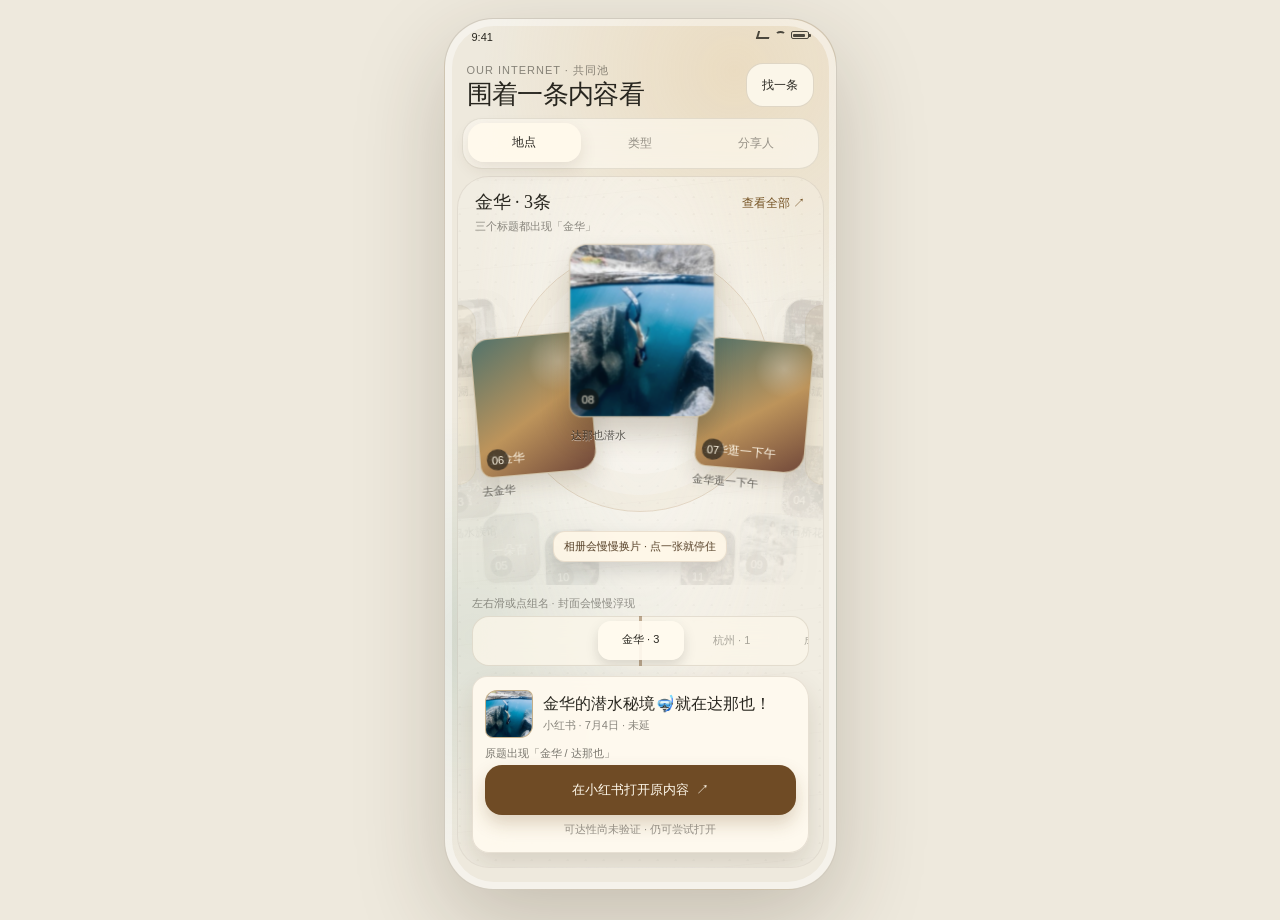
==== commit 69edcf0f: "Add in-place search and complete collection browsing" ====
--- a/index.html
+++ b/index.html
@@ -30,6 +30,7 @@
       -webkit-font-smoothing: antialiased;
     }
     #pinned-source-orbit * { box-sizing: border-box; }
+    #pinned-source-orbit [hidden] { display: none !important; }
     #pinned-source-orbit .pso-phone {
       position: relative;
       width: min(393px, calc(100vw - 28px));
@@ -80,10 +81,24 @@
       display: flex;
       align-items: center;
       justify-content: space-between;
+      gap: 8px;
     }
     #pinned-source-orbit .pso-kicker { font-size: 11px; letter-spacing: 1px; opacity: .52; font-weight: 500; }
-    #pinned-source-orbit .pso-title { margin-top: 3px; font-family: ui-serif, "Songti SC", serif; font-size: 28px; line-height: 1; letter-spacing: -.65px; font-weight: 500; }
+    #pinned-source-orbit .pso-title { margin-top: 4px; font-family: ui-serif, "Songti SC", serif; font-size: clamp(20px, 6vw, 26px); line-height: 1; letter-spacing: -.65px; font-weight: 500; }
     #pinned-source-orbit .pso-count { text-align: right; font-size: 11px; line-height: 1.45; opacity: .53; }
+    #pinned-source-orbit .pso-find-trigger {
+      flex: 0 0 auto;
+      min-width: 68px;
+      min-height: 44px;
+      padding: 0 11px;
+      border: 1px solid light-dark(rgba(98,69,34,.18),rgba(243,198,119,.19));
+      border-radius: 17px;
+      font: inherit;
+      font-size: 12px;
+      color: inherit;
+      background: light-dark(#fbf6e9,#302a20);
+      cursor: pointer;
+    }
 
     #pinned-source-orbit .pso-segments {
       position: relative;
@@ -152,10 +167,22 @@
       grid-template-columns: minmax(0,1fr) 130px;
       gap: 8px;
       align-items: start;
-      pointer-events: none;
     }
     #pinned-source-orbit .pso-group-name { font-family: ui-serif, "Songti SC", serif; font-size: 18px; line-height: 1.2; font-weight: 500; }
     #pinned-source-orbit .pso-group-fact { text-align: right; font-size: 11px; line-height: 1.42; opacity: .52; }
+    #pinned-source-orbit .pso-show-all {
+      display: block;
+      min-height: 44px;
+      margin: -11px -7px -7px auto;
+      padding: 0 7px;
+      border: 0;
+      background: transparent;
+      color: light-dark(#755324,#e5bc7b);
+      font: inherit;
+      font-size: 12px;
+      cursor: pointer;
+    }
+    #pinned-source-orbit .pso-group-fact { text-align: left; margin-top: 5px; line-height: 1.35; }
 
     #pinned-source-orbit .pso-deck {
       position: absolute;
@@ -215,6 +242,15 @@
         transform .82s cubic-bezier(.18,.82,.22,1);
       -webkit-tap-highlight-color: transparent;
     }
+    #pinned-source-orbit .pso-deck.is-ambient-transition .pso-specimen {
+      transition:
+        left 1.7s cubic-bezier(.38,0,.18,1),
+        top 1.7s cubic-bezier(.38,0,.18,1),
+        width 1.7s cubic-bezier(.38,0,.18,1),
+        opacity .9s ease-in-out,
+        filter .9s ease-in-out,
+        transform 1.7s cubic-bezier(.38,0,.18,1);
+    }
     #pinned-source-orbit .pso-specimen:focus-visible { outline: 2px solid light-dark(#97672c,#efb85a); outline-offset: 3px; border-radius: 17px; }
     #pinned-source-orbit .pso-slide {
       position: relative;
@@ -228,6 +264,9 @@
       box-shadow: inset 0 1px 0 rgba(255,255,255,.4), 0 10px 21px light-dark(rgba(65,44,16,.16), rgba(0,0,0,.34));
       backdrop-filter: blur(5px) saturate(1.05);
       transition: transform .82s cubic-bezier(.18,.82,.22,1), border-color .28s ease, box-shadow .28s ease;
+    }
+    #pinned-source-orbit .pso-deck.is-ambient-transition .pso-slide {
+      transition: transform 1.7s cubic-bezier(.38,0,.18,1), border-color .7s ease-in-out, box-shadow .7s ease-in-out;
     }
     #pinned-source-orbit .pso-cover {
       width: 100%;
@@ -281,6 +320,9 @@
     #pinned-source-orbit .pso-deck.is-dense .pso-item-name { opacity: 0; transform: translateY(4px); }
     #pinned-source-orbit .pso-deck.is-dense .pso-specimen.is-memory-focus .pso-item-name,
     #pinned-source-orbit .pso-deck.is-dense .pso-specimen.is-selected .pso-item-name { opacity: .76; transform: none; }
+    #pinned-source-orbit .pso-deck.is-ambient-transition .pso-item-name {
+      transition: opacity 1s ease-in-out, transform 1.35s cubic-bezier(.38,0,.18,1);
+    }
     #pinned-source-orbit .pso-specimen.is-hidden { opacity: .10; filter: grayscale(.5) saturate(.35); pointer-events: none; }
     #pinned-source-orbit .pso-specimen.is-active { z-index: 20; opacity: 1; filter: none; }
     #pinned-source-orbit .pso-specimen.is-memory-focus { z-index: 25; }
@@ -289,7 +331,7 @@
       box-shadow: inset 0 1px 0 rgba(255,255,255,.45), 0 17px 29px light-dark(rgba(65,44,16,.22), rgba(0,0,0,.45));
     }
     #pinned-source-orbit .pso-specimen.is-memory-focus:not(.is-selected) .pso-cover {
-      animation: pso-memory-drift 7.2s cubic-bezier(.22,.61,.36,1) both;
+      animation: pso-memory-drift 9.6s cubic-bezier(.22,.61,.36,1) both;
     }
     #pinned-source-orbit .pso-specimen.is-memory-whisper { z-index: 23; }
     #pinned-source-orbit .pso-specimen.is-memory-whisper .pso-slide {
@@ -297,7 +339,7 @@
       box-shadow: inset 0 1px 0 rgba(255,255,255,.44), 0 14px 24px light-dark(rgba(65,44,16,.19), rgba(0,0,0,.4));
     }
     #pinned-source-orbit .pso-specimen.is-memory-whisper .pso-cover {
-      animation: pso-memory-drift 6.4s cubic-bezier(.22,.61,.36,1) both;
+      animation: pso-memory-drift 8.8s cubic-bezier(.22,.61,.36,1) both;
     }
     #pinned-source-orbit .pso-specimen.is-selected {
       z-index: 29;
@@ -424,6 +466,10 @@
     #pinned-source-orbit .pso-dock-title { overflow: hidden; white-space: nowrap; text-overflow: ellipsis; font-family: ui-serif,"Songti SC",serif; font-size: 16px; line-height: 1.25; font-weight: 500; }
     #pinned-source-orbit .pso-dock-meta { margin-top: 4px; overflow: hidden; white-space: nowrap; text-overflow: ellipsis; font-size: 11px; opacity: .55; }
     #pinned-source-orbit .pso-dock-context { height: 27px; padding-top: 8px; overflow: hidden; white-space: nowrap; text-overflow: ellipsis; font-size: 11px; opacity: .61; }
+    #pinned-source-orbit .pso-dock-top,
+    #pinned-source-orbit .pso-dock-context { transition: opacity .5s ease-in-out, transform .5s cubic-bezier(.38,0,.18,1); }
+    #pinned-source-orbit .pso-source-dock.is-ambient-updating .pso-dock-top,
+    #pinned-source-orbit .pso-source-dock.is-ambient-updating .pso-dock-context { opacity: .16; transform: translateY(4px); }
     #pinned-source-orbit .pso-open-link {
       width: 100%;
       height: 50px;
@@ -461,6 +507,80 @@
     }
     #pinned-source-orbit .pso-first-hint.is-gone { opacity: 0; transform: translate(-50%,5px); }
 
+    #pinned-source-orbit .pso-finder {
+      position: absolute;
+      z-index: 40;
+      inset: 15px 14px 111px;
+      display: flex;
+      flex-direction: column;
+      gap: 11px;
+      min-height: 0;
+    }
+    #pinned-source-orbit.is-finding.has-find-selection .pso-finder { bottom: 204px; }
+    #pinned-source-orbit .pso-find-heading { display: flex; align-items: baseline; justify-content: space-between; gap: 8px; }
+    #pinned-source-orbit .pso-find-heading strong { font: 500 20px/1.2 ui-serif,"Songti SC",serif; }
+    #pinned-source-orbit .pso-find-heading span { font-size: 11px; color: light-dark(#77664b,#bda987); }
+    #pinned-source-orbit .pso-query-row {
+      display: flex;
+      align-items: center;
+      flex: 0 0 auto;
+      min-height: 48px;
+      border: 1px solid light-dark(#d4c4a8,#756343);
+      border-radius: 17px;
+      background: light-dark(#fffaf0,#28261f);
+    }
+    #pinned-source-orbit .pso-query-row:focus-within { outline: 2px solid light-dark(#9a743e,#d7b273); outline-offset: 2px; }
+    #pinned-source-orbit .pso-query {
+      width: 100%; min-width: 0; height: 46px; padding: 0 13px;
+      border: 0; outline: none; background: transparent; color: inherit;
+      font: inherit; font-size: 16px; -webkit-appearance: none;
+    }
+    #pinned-source-orbit .pso-query::placeholder { color: light-dark(#8e7e64,#af9f85); font-size: 13px; }
+    #pinned-source-orbit .pso-query::-webkit-search-cancel-button { display: none; }
+    #pinned-source-orbit .pso-query-clear { flex-shrink: 0; min-height: 44px; min-width: 44px; border: 0; background: transparent; color: inherit; font: inherit; font-size: 12px; cursor: pointer; }
+    #pinned-source-orbit .pso-find-scopes { display: flex; flex: 0 0 auto; gap: 6px; overflow-x: auto; scrollbar-width: none; padding: 3px 2px; }
+    #pinned-source-orbit .pso-find-scopes::-webkit-scrollbar { display: none; }
+    #pinned-source-orbit .pso-find-scopes button {
+      flex: 0 0 auto; min-height: 44px; padding: 0 11px;
+      border: 1px solid light-dark(#d6c9b1,#65563c); border-radius: 13px;
+      background: light-dark(#f4eddf,#26241d); color: inherit; font: inherit; font-size: 12px; cursor: pointer;
+    }
+    #pinned-source-orbit .pso-find-scopes button[aria-pressed="true"] { background: light-dark(#70512f,#dbb574); color: light-dark(#fff8eb,#252016); border-color: transparent; }
+    #pinned-source-orbit .pso-find-status { margin: 0; min-height: 17px; font-size: 12px; color: light-dark(#736043,#c1b193); }
+    #pinned-source-orbit .pso-results-scroll { flex: 1; min-height: 0; overflow-y: auto; overscroll-behavior: contain; padding: 4px 3px 18px; scrollbar-width: thin; scrollbar-color: light-dark(#c9b593,#766448) transparent; }
+    #pinned-source-orbit .pso-results { display: grid; grid-template-columns: repeat(2,minmax(0,1fr)); gap: 16px 12px; }
+    #pinned-source-orbit .pso-results.is-single { grid-template-columns: minmax(0,200px); justify-content: center; }
+    #pinned-source-orbit .pso-results.is-single .pso-result-cover { aspect-ratio: 1.4; }
+    #pinned-source-orbit .pso-result {
+      position: relative; min-width: 0; margin: 0; padding: 0 0 9px;
+      background: light-dark(#fff9ed,#29271f); color: inherit;
+      border: 1px solid light-dark(#ded0b7,#564b35); border-radius: 12px 9px 13px 8px;
+      text-align: left; font: inherit; cursor: pointer;
+    }
+    #pinned-source-orbit .pso-result[aria-pressed="true"] { outline: 2px solid light-dark(#96682d,#dfb673); outline-offset: 1px; }
+    #pinned-source-orbit .pso-result-cover { display: block; position: relative; width: 100%; aspect-ratio: 1.08; overflow: hidden; border-radius: 11px 8px 0 0; background: light-dark(#d7c7a5,#494031); }
+    #pinned-source-orbit .pso-result-image { display: block; width: 100%; height: 100%; object-fit: cover; }
+    #pinned-source-orbit .pso-result-number { position: absolute; top: 6px; left: 6px; padding: 3px 6px; border-radius: 9px; background: rgba(27,24,18,.65); color: #fff7e7; font-size: 10px; }
+    #pinned-source-orbit .pso-result-picked { position: absolute; top: 6px; right: 6px; padding: 3px 6px; border-radius: 9px; background: #76532e; color: #fff7e7; font-size: 10px; }
+    #pinned-source-orbit .pso-result-title { display: -webkit-box; -webkit-line-clamp: 2; -webkit-box-orient: vertical; overflow: hidden; min-height: 38px; padding: 0 8px; margin-top: 8px; font-size: 13px; line-height: 1.45; }
+    #pinned-source-orbit .pso-result-meta, #pinned-source-orbit .pso-hit-line { display: block; padding: 0 8px; margin-top: 6px; font-size: 11px; line-height: 1.45; color: light-dark(#7d6749,#c3b08e); overflow: hidden; text-overflow: ellipsis; white-space: nowrap; }
+    #pinned-source-orbit mark { background: light-dark(#f3d9a2,#70552d); color: inherit; border-radius: 2px; }
+    #pinned-source-orbit .pso-find-empty { text-align: center; padding: 28px 12px; }
+    #pinned-source-orbit .pso-find-empty strong { font: 500 21px/1.4 ui-serif,"Songti SC",serif; }
+    #pinned-source-orbit .pso-find-empty p { font-size: 13px; line-height: 1.7; color: light-dark(#806b4c,#c8b493); }
+    #pinned-source-orbit .pso-find-empty button { min-height: 44px; padding: 0 15px; border: 1px solid light-dark(#ccb48f,#8a724c); border-radius: 13px; background: light-dark(#fff7e9,#332d23); color: inherit; font: inherit; font-size: 13px; cursor: pointer; }
+    #pinned-source-orbit .pso-dock-idle { display: none; }
+    #pinned-source-orbit.is-finding .pso-source-dock { transition: none; }
+    #pinned-source-orbit.is-finding:not(.has-find-selection) .pso-source-dock { height: 85px; }
+    #pinned-source-orbit.is-finding:not(.has-find-selection) .pso-dock-idle { display: block; font-size: 13px; line-height: 1.6; padding: 3px 0; }
+    #pinned-source-orbit .pso-dock-idle small { display: block; font-size: 11px; color: light-dark(#816b49,#bdab88); margin-top: 3px; }
+    #pinned-source-orbit .pso-sr-only { position: absolute; width: 1px; height: 1px; padding: 0; margin: -1px; overflow: hidden; clip-path: inset(50%); white-space: nowrap; border: 0; }
+    #pinned-source-orbit.is-finding:not(.has-find-selection) .pso-dock-top,
+    #pinned-source-orbit.is-finding:not(.has-find-selection) .pso-dock-context,
+    #pinned-source-orbit.is-finding:not(.has-find-selection) .pso-link-state { display: none; }
+    #pinned-source-orbit.is-finding .pso-specimen,
+    #pinned-source-orbit.is-finding .pso-cover { animation: none !important; transition: none !important; }
+
     @media (max-width: 390px) {
       #pinned-source-orbit { min-height: 865px; padding-top: 8px; }
       #pinned-source-orbit .pso-phone { height: 832px; border-radius: 43px; }
@@ -471,8 +591,11 @@
       #pinned-source-orbit .pso-first-hint { top: 321px; }
       #pinned-source-orbit .pso-group-head { grid-template-columns: minmax(0,1fr) 112px; }
     }
+    @media (max-width: 350px) {
+      #pinned-source-orbit .pso-deck { top: 78px; height: 298px; }
+    }
     @media (prefers-reduced-motion: reduce) {
-      #pinned-source-orbit *, #pinned-source-orbit *::before, #pinned-source-orbit *::after { transition-duration: .01ms !important; animation-duration: .01ms !important; }
+      #pinned-source-orbit *, #pinned-source-orbit *::before, #pinned-source-orbit *::after { transition: none !important; animation: none !important; scroll-behavior: auto !important; }
     }
   </style>
 
@@ -480,7 +603,7 @@
     <div class="pso-status"><span>9:41</span><span class="pso-status-icons"><i class="pso-signal"></i><i class="pso-wifi"></i><i class="pso-battery"></i></span></div>
     <header class="pso-header">
       <div><div class="pso-kicker">OUR INTERNET · 共同池</div><div class="pso-title">围着一条内容看</div></div>
-      <div class="pso-count">13枚标本<br>来源 · 小红书</div>
+      <button class="pso-find-trigger" type="button" aria-expanded="false" aria-controls="pso-finder">找一条</button>
     </header>
     <nav class="pso-segments" aria-label="切换内容视角">
       <button type="button" data-mode="place" aria-pressed="true">地点</button>
@@ -491,8 +614,8 @@
     <main class="pso-world">
       <div class="pso-grain"></div>
       <div class="pso-group-head">
-        <div class="pso-group-name">金华 · 3条</div>
-        <div class="pso-group-fact">三个标题都出现“金华”</div>
+        <div><div class="pso-group-name">金华 · 3条</div><div class="pso-group-fact">三个标题都出现“金华”</div></div>
+        <button class="pso-show-all" type="button" aria-controls="pso-finder">查看全部 ↗</button>
       </div>
       <section class="pso-deck" aria-label="当前关系组中的内容标本">
         <div class="pso-halo"></div>
@@ -506,7 +629,27 @@
         <div class="pso-strip"></div>
       </section>
 
+      <section class="pso-finder" id="pso-finder" aria-label="查找共同收藏" hidden>
+        <div class="pso-find-heading"><strong>从印象里找</strong><span>13 条 · 共同收藏</span></div>
+        <form class="pso-query-row" role="search">
+          <label class="pso-sr-only" for="pso-query">按地点、标题或分享人查找</label>
+          <input class="pso-query" id="pso-query" type="search" placeholder="记得地点、标题，或谁分享的？" autocomplete="off" enterkeyhint="search">
+          <button class="pso-query-clear" type="button" aria-label="清空关键词" hidden>清空</button>
+        </form>
+        <nav class="pso-find-scopes" aria-label="查找范围"></nav>
+        <p class="pso-find-status" role="status" aria-live="polite" aria-atomic="true"></p>
+        <div class="pso-results-scroll">
+          <div class="pso-results" aria-label="收藏结果"></div>
+          <div class="pso-find-empty" hidden>
+            <strong>这次还没找到</strong>
+            <p>试试更短的词，或换个范围。<br>标题和保存的线索里，暂时没有匹配。</p>
+            <button class="pso-search-broaden" type="button">清空关键词</button>
+          </div>
+        </div>
+      </section>
+
       <section class="pso-source-dock" aria-label="选中资源与原内容入口">
+        <div class="pso-dock-idle">点一张，看看原来的分享<small>封面已经停住，可以慢慢找。</small></div>
         <div class="pso-dock-top">
           <div class="pso-dock-thumb"></div>
           <div><div class="pso-dock-title"></div><div class="pso-dock-meta"></div></div>
@@ -532,8 +675,23 @@
       const dockTitle = root.querySelector(".pso-dock-title");
       const dockMeta = root.querySelector(".pso-dock-meta");
       const dockContext = root.querySelector(".pso-dock-context");
+      const sourceDock = root.querySelector(".pso-source-dock");
       const openLink = root.querySelector(".pso-open-link");
       const firstHint = root.querySelector(".pso-first-hint");
+      const findTrigger = root.querySelector(".pso-find-trigger");
+      const showAllButton = root.querySelector(".pso-show-all");
+      const groupHead = root.querySelector(".pso-group-head");
+      const stripWrap = root.querySelector(".pso-strip-wrap");
+      const finder = root.querySelector(".pso-finder");
+      const queryInput = root.querySelector(".pso-query");
+      const queryForm = root.querySelector(".pso-query-row");
+      const clearQueryButton = root.querySelector(".pso-query-clear");
+      const findScopes = root.querySelector(".pso-find-scopes");
+      const findStatus = root.querySelector(".pso-find-status");
+      const resultsScroll = root.querySelector(".pso-results-scroll");
+      const resultsRoot = root.querySelector(".pso-results");
+      const findEmpty = root.querySelector(".pso-find-empty");
+      const broadenSearchButton = root.querySelector(".pso-search-broaden");
 
       const items = [
         {id:1,title:"为了这扇窗，值得来一次通济湖",short:"通济湖",author:"伊只小怪兽",date:"7月4日",sharer:"未延",person:"weiyan",cover:"[data-uri]",place:"tongji",types:["place"],url:"https://www.xiaohongshu.com/explore/68bd21de000000001d00715c",context:{place:"标题出现「通济湖」；城市仍待确认",type:"目前只确认到地点线索",person:"7月4日 · 未延带进来"}},
@@ -604,11 +762,269 @@
       const reducedMotion = window.matchMedia("(prefers-reduced-motion: reduce)");
       let shuffleTimer = null;
       let resumeTimer = null;
+      let ambientTransitionTimer = null;
+      let dockTransitionTimer = null;
       let hoverPaused = false;
       let focusPaused = false;
       let interactionPaused = false;
       let stripScrollSuppressedUntil = 0;
       let keyboardNavigation = false;
+      let isFinding = false;
+      let findScopeKey = "all";
+      let findSelectedId = null;
+      let findQuery = "";
+      let findMode = null;
+      let findResults = [];
+      let findScrollTop = 0;
+      let browseSnapshot = null;
+      let finderReturnFocus = null;
+      let isComposing = false;
+      let whisperTimer = null;
+      const segmenter = typeof Intl.Segmenter === "function" ? new Intl.Segmenter("zh-CN",{granularity:"word"}) : null;
+
+      function normalizeSearch(value) {
+        return String(value || "").normalize("NFKC").toLocaleLowerCase().trim();
+      }
+      function tokenizeQuery(value) {
+        const normalized = normalizeSearch(value);
+        const chunks = normalized.split(/[\s,，、;；。!！?？\/|]+/u).filter(Boolean);
+        if (!chunks.length) return normalized ? [normalized] : [];
+        // Prefer exact terms. Split a continuous Chinese phrase only when no saved field contains it.
+        return [...new Set(chunks.flatMap((chunk) => {
+          if (!segmenter || searchRecords.some(({fields}) => fields.some((field) => field.normalized.includes(chunk)))) return [chunk];
+          const words = [...segmenter.segment(chunk)].filter((part) => part.isWordLike).map((part) => part.segment);
+          return words.length ? words : [chunk];
+        }))];
+      }
+      const searchRecords = items.map((item) => {
+        const place = groups.place.find((group) => group.ids.includes(item.id) && group.key !== "unknown");
+        const types = groups.type.filter((group) => group.ids.includes(item.id) && group.key !== "unknown");
+        const fields = [
+          {label:"标题",value:item.title},
+          {label:"简称",value:item.short},
+          {label:"作者",value:item.author},
+          {label:"分享人",value:item.person === "missing" ? "" : item.sharer},
+          {label:"时间",value:item.date === "时间未记录" ? "" : item.date},
+          {label:"地点",value:place?.label},
+          {label:"地点线索",value:item.context.place},
+          {label:"类型",value:types.map((group) => group.label).join("、")},
+          {label:"平台",value:"小红书"},
+          {label:"链接",value:item.url}
+        ].filter((field) => field.value).map((field) => ({...field,normalized:normalizeSearch(field.value)}));
+        return {item,fields};
+      });
+
+      function getSearchResults() {
+        const terms = tokenizeQuery(findQuery);
+        const scope = groups[mode].find((group) => group.key === findScopeKey);
+        const allowedIds = new Set(scope ? scope.ids : items.map((item) => item.id));
+        return searchRecords.filter(({item,fields}) => allowedIds.has(item.id) && terms.every((term) => fields.some((field) => field.normalized.includes(term))))
+          .map(({item,fields}) => {
+            const hits = terms.map((term) => ({term,field:fields.find((field) => field.normalized.includes(term))}));
+            return {item,terms,hits};
+          });
+      }
+      function appendHighlightedText(node,value,terms) {
+        const original = String(value || "");
+        // Index in the original text to keep Unicode normalization from shifting highlights.
+        const lower = original.toLocaleLowerCase();
+        const ranges = [];
+        terms.forEach((term) => {
+          let start = lower.indexOf(term);
+          while (start !== -1) {
+            ranges.push({start,end:start + term.length});
+            start = lower.indexOf(term,start + term.length);
+          }
+        });
+        ranges.sort((a,b) => a.start - b.start);
+        const merged = [];
+        ranges.forEach((range) => {
+          const last = merged[merged.length - 1];
+          if (last && range.start <= last.end) last.end = Math.max(last.end,range.end);
+          else merged.push({...range});
+        });
+        let cursor = 0;
+        merged.forEach(({start,end}) => {
+          node.append(document.createTextNode(original.slice(cursor,start)));
+          const mark = document.createElement("mark");
+          mark.textContent = original.slice(start,end);
+          node.append(mark);
+          cursor = end;
+        });
+        node.append(document.createTextNode(original.slice(cursor)));
+      }
+      function searchEvidence(result) {
+        if (!result.hits.length) return "";
+        const matchedFields = [...new Set(result.hits.map(({field}) => field.label))];
+        const firstHit = result.hits[0];
+        if (matchedFields.length === 1) return firstHit.field.label + "含「" + result.hits.map(({term}) => term).join("」「") + "」";
+        return "匹配：" + matchedFields.join("、");
+      }
+      function renderFindScopes() {
+        findScopes.replaceChildren();
+        [{key:"all",label:"全部",ids:items.map((item) => item.id)},...groups[mode]].forEach((group) => {
+          const button = document.createElement("button");
+          button.type = "button";
+          button.dataset.scope = group.key;
+          button.textContent = group.label + " " + group.ids.length;
+          button.setAttribute("aria-pressed",String(findScopeKey === group.key));
+          button.addEventListener("click",() => {
+            findScopeKey = group.key;
+            findScopes.querySelectorAll("button").forEach((control) => control.setAttribute("aria-pressed",String(control.dataset.scope === findScopeKey)));
+            renderFindResults();
+            const left = button.offsetLeft - findScopes.clientWidth / 2 + button.offsetWidth / 2;
+            findScopes.scrollTo({left:Math.max(0,left),behavior:reducedMotion.matches ? "auto" : "smooth"});
+          });
+          findScopes.append(button);
+        });
+      }
+      function renderFindResults(resetScroll = true) {
+        findResults = getSearchResults();
+        if (!findResults.some(({item}) => item.id === findSelectedId)) findSelectedId = null;
+        clearQueryButton.hidden = !findQuery;
+        const scope = groups[mode].find((group) => group.key === findScopeKey);
+        const scopeName = scope?.label || "全部内容";
+        findStatus.textContent = findQuery.trim() ? scopeName + " · 找到 " + findResults.length + " 条" : scopeName + " · 已展开 " + findResults.length + " 条";
+        findEmpty.hidden = findResults.length !== 0;
+        resultsRoot.hidden = findResults.length === 0;
+        resultsRoot.classList.toggle("is-single",findResults.length === 1);
+        broadenSearchButton.textContent = findScopeKey === "all" ? "清空关键词" : "在全部内容中查找";
+        resultsRoot.replaceChildren();
+        findResults.forEach((result) => {
+          const {item,terms} = result;
+          const button = document.createElement("button");
+          button.type = "button";
+          button.className = "pso-result";
+          button.dataset.resultId = String(item.id);
+          button.setAttribute("aria-label",item.title + "，" + item.sharer + "，" + item.date);
+          button.setAttribute("aria-pressed",String(item.id === findSelectedId));
+          const cover = document.createElement("span");
+          cover.className = "pso-result-cover";
+          cover.append(makeCover(item,"pso-result-image"));
+          const number = document.createElement("span");
+          number.className = "pso-result-number";
+          number.textContent = String(item.id).padStart(2,"0");
+          cover.append(number);
+          const picked = document.createElement("span");
+          picked.className = "pso-result-picked";
+          picked.textContent = "已选";
+          picked.hidden = item.id !== findSelectedId;
+          cover.append(picked);
+          const title = document.createElement("span");
+          title.className = "pso-result-title";
+          appendHighlightedText(title,item.title,terms);
+          const meta = document.createElement("span");
+          meta.className = "pso-result-meta";
+          meta.textContent = item.sharer + " · " + item.date;
+          const evidence = document.createElement("span");
+          evidence.className = "pso-hit-line";
+          evidence.textContent = searchEvidence(result) || "小红书 · 查看原分享";
+          button.append(cover,title,meta,evidence);
+          button.addEventListener("click",() => {
+            findSelectedId = item.id;
+            resultsRoot.querySelectorAll("button").forEach((control) => {
+              const picked = control.dataset.resultId === String(findSelectedId);
+              control.setAttribute("aria-pressed",String(picked));
+              control.querySelector(".pso-result-picked").hidden = !picked;
+            });
+            queryInput.blur();
+            renderDock();
+            requestAnimationFrame(() => button.scrollIntoView({block:"nearest",inline:"nearest",behavior:"auto"}));
+          });
+          resultsRoot.append(button);
+        });
+        renderDock();
+        if (resetScroll) resultsScroll.scrollTop = 0;
+      }
+      function setFinderVisibility(visible) {
+        root.classList.toggle("is-finding",visible);
+        finder.hidden = !visible;
+        deck.hidden = visible;
+        stripWrap.hidden = visible;
+        groupHead.hidden = visible;
+        firstHint.hidden = visible || !hintShown;
+        findTrigger.textContent = visible ? "回相册" : "找一条";
+        findTrigger.setAttribute("aria-expanded",String(visible));
+      }
+      function openFinder(fromGroup = false) {
+        browseSnapshot = {mode,activeIndex:{...activeIndex},selectedId,focusedId};
+        finderReturnFocus = fromGroup ? showAllButton : findTrigger;
+        if (fromGroup) {
+          findQuery = "";
+          findScopeKey = currentGroup().key;
+          findSelectedId = selectedId;
+          findScrollTop = 0;
+        } else if (findMode) mode = findMode;
+        isFinding = true;
+        cancelShuffle();
+        window.clearTimeout(resumeTimer);
+        window.clearTimeout(whisperTimer);
+        interactionPaused = false;
+        endAmbientTransition();
+        cancelAmbientDockUpdate();
+        whisperedId = null;
+        deck.classList.add("is-paused");
+        setFinderVisibility(true);
+        queryInput.value = findQuery;
+        modeButtons.forEach((button) => button.setAttribute("aria-pressed",String(button.dataset.mode === mode)));
+        renderFindScopes();
+        renderFindResults(false);
+        resultsScroll.scrollTop = findScrollTop;
+        const activeScope = findScopes.querySelector('button[aria-pressed="true"]');
+        findScopes.scrollLeft = Math.max(0,(activeScope?.offsetLeft || 0) - 20);
+        if (!fromGroup) queryInput.focus({preventScroll:true});
+        else findScopes.querySelector('button[aria-pressed="true"]')?.focus({preventScroll:true});
+      }
+      function closeFinder() {
+        findMode = mode;
+        findScrollTop = resultsScroll.scrollTop;
+        isFinding = false;
+        if (findSelectedId) {
+          selectedId = findSelectedId;
+          focusedId = findSelectedId;
+          const containing = groupContaining(findSelectedId,mode);
+          if (containing >= 0) activeIndex[mode] = containing;
+        } else if (browseSnapshot) {
+          mode = browseSnapshot.mode;
+          activeIndex = {...browseSnapshot.activeIndex};
+          selectedId = browseSnapshot.selectedId;
+          focusedId = browseSnapshot.focusedId;
+        }
+        root.classList.remove("has-find-selection");
+        setFinderVisibility(false);
+        hoverPaused = false;
+        focusPaused = false;
+        pauseTemporarily(1200);
+        render();
+        finderReturnFocus?.focus({preventScroll:true});
+      }
+
+      findTrigger.addEventListener("click",() => isFinding ? closeFinder() : openFinder());
+      showAllButton.addEventListener("click",() => openFinder(true));
+      queryInput.addEventListener("compositionstart",() => { isComposing = true; });
+      queryInput.addEventListener("compositionend",() => { isComposing = false; findQuery = queryInput.value; renderFindResults(); });
+      queryInput.addEventListener("input",() => {
+        if (isComposing) return;
+        findQuery = queryInput.value;
+        renderFindResults();
+      });
+      queryForm.addEventListener("submit",(event) => { event.preventDefault(); });
+      clearQueryButton.addEventListener("click",() => {
+        findQuery = "";
+        queryInput.value = "";
+        renderFindResults();
+        queryInput.focus({preventScroll:true});
+      });
+      broadenSearchButton.addEventListener("click",() => {
+        if (findScopeKey === "all") { findQuery = ""; queryInput.value = ""; }
+        else findScopeKey = "all";
+        renderFindScopes();
+        renderFindResults();
+        queryInput.focus({preventScroll:true});
+      });
+      root.addEventListener("keydown",(event) => {
+        if (event.key === "Escape" && isFinding && !isComposing) { event.preventDefault(); closeFinder(); }
+      });
 
       function makeCover(item,className) {
         if (item.cover) {
@@ -690,15 +1106,25 @@
         if (focusedId && group.ids.includes(focusedId)) return focusedId;
         return group.ids[0];
       }
-      function dockItemId() { return selectedId || visibleFocusId(); }
+      function dockItemId() { return isFinding ? findSelectedId : selectedId || visibleFocusId(); }
       function cancelShuffle() {
         window.clearTimeout(shuffleTimer);
         shuffleTimer = null;
       }
+      function endAmbientTransition() {
+        window.clearTimeout(ambientTransitionTimer);
+        ambientTransitionTimer = null;
+        deck.classList.remove("is-ambient-transition");
+      }
+      function beginAmbientTransition() {
+        endAmbientTransition();
+        deck.classList.add("is-ambient-transition");
+        ambientTransitionTimer = window.setTimeout(endAmbientTransition,1900);
+      }
       function canShuffle() {
-        return !reducedMotion.matches && !document.hidden && !hoverPaused && !focusPaused && !interactionPaused && currentGroup().ids.length > 1;
-      }
-      function shuffleDelay() { return 6000 + Math.round(Math.random() * 4000); }
+        return !isFinding && !reducedMotion.matches && !document.hidden && !hoverPaused && !focusPaused && !interactionPaused && currentGroup().ids.length > 1;
+      }
+      function shuffleDelay() { return 9000 + Math.round(Math.random() * 4000); }
       function scheduleShuffle(delay = shuffleDelay()) {
         cancelShuffle();
         if (!canShuffle()) return;
@@ -706,6 +1132,8 @@
       }
       function pauseTemporarily(milliseconds,revealOnResume = false) {
         interactionPaused = true;
+        endAmbientTransition();
+        cancelAmbientDockUpdate();
         deck.classList.add("is-paused");
         cancelShuffle();
         window.clearTimeout(resumeTimer);
@@ -726,6 +1154,7 @@
         button?.scrollIntoView({behavior:reducedMotion.matches ? "auto" : "smooth",inline:"center",block:"nearest"});
       }
       function activateGroup(index,shouldCenter = true) {
+        if (isFinding) return;
         activeIndex[mode] = index;
         const group = currentGroup();
         if (selectedId && !group.ids.includes(selectedId)) selectedId = null;
@@ -755,10 +1184,12 @@
         });
       }
       function renderDeck() {
+        if (isFinding) return;
         const group = currentGroup();
         deck.classList.toggle("is-dense",group.ids.length >= 5);
         groupName.textContent = group.label + " · " + group.ids.length + "条";
         groupFact.textContent = group.fact;
+        showAllButton.setAttribute("aria-label","查看" + group.label + "的全部 " + group.ids.length + " 条内容");
         const groupSet = new Set(group.ids);
         const slots = group.ids.length >= 5 ? fanSlots.many : fanSlots[group.ids.length];
         const order = groupOrder(group);
@@ -793,9 +1224,18 @@
         });
         itemButtons.forEach((button,id) => button.classList.toggle("is-selected",id === selectedId && groupSet.has(id)));
       }
-      function renderDock() {
+      function paintDock() {
         const item = byId.get(dockItemId());
+        root.classList.toggle("has-find-selection",isFinding && Boolean(item));
+        openLink.hidden = !item;
         dockThumb.replaceChildren();
+        if (!item) {
+          dockTitle.textContent = "";
+          dockMeta.textContent = "";
+          dockContext.textContent = "";
+          openLink.removeAttribute("href");
+          return;
+        }
         if (item.cover) {
           const image = document.createElement("img");
           image.src = item.cover;
@@ -808,11 +1248,31 @@
         }
         dockTitle.textContent = item.title;
         dockMeta.textContent = "小红书 · " + item.date + " · " + item.sharer;
-        dockContext.textContent = item.context[mode];
+        const result = isFinding ? findResults.find((result) => result.item.id === item.id) : null;
+        dockContext.textContent = result && result.hits.length ? searchEvidence(result) : item.context[mode];
         openLink.href = item.url;
+      }
+      function cancelAmbientDockUpdate() {
+        window.clearTimeout(dockTransitionTimer);
+        dockTransitionTimer = null;
+        sourceDock.classList.remove("is-ambient-updating");
+      }
+      function renderDock() {
+        cancelAmbientDockUpdate();
+        paintDock();
+      }
+      function transitionDockToFocus() {
+        window.clearTimeout(dockTransitionTimer);
+        sourceDock.classList.add("is-ambient-updating");
+        dockTransitionTimer = window.setTimeout(() => {
+          dockTransitionTimer = null;
+          paintDock();
+          requestAnimationFrame(() => sourceDock.classList.remove("is-ambient-updating"));
+        },620);
       }
       function render() {
         modeButtons.forEach((button) => button.setAttribute("aria-pressed",String(button.dataset.mode === mode)));
+        if (isFinding) { renderFindScopes(); renderFindResults(); return; }
         renderStrip();
         renderDeck();
         renderDock();
@@ -831,6 +1291,7 @@
       }
       function shuffleOnce() {
         if (!canShuffle()) return;
+        beginAmbientTransition();
         const group = currentGroup();
         const order = groupOrder(group);
         const selectedInGroup = selectedId && group.ids.includes(selectedId);
@@ -859,20 +1320,30 @@
           whisperedId = null;
         }
         renderDeck();
-        if (!selectedId) renderDock();
+        if (!selectedId) transitionDockToFocus();
         if (whisperedId) {
           const currentWhisper = whisperedId;
-          window.setTimeout(() => {
-            if (whisperedId !== currentWhisper) return;
+          window.clearTimeout(whisperTimer);
+          whisperTimer = window.setTimeout(() => {
+            if (isFinding || whisperedId !== currentWhisper) return;
             whisperedId = null;
             renderDeck();
-          },1100);
+          },1900);
         }
         scheduleShuffle();
       }
       modeButtons.forEach((button) => {
         button.addEventListener("click",() => {
           const nextMode = button.dataset.mode;
+          if (nextMode === mode) return;
+          if (isFinding) {
+            mode = nextMode;
+            findScopeKey = "all";
+            modeButtons.forEach((control) => control.setAttribute("aria-pressed",String(control.dataset.mode === mode)));
+            renderFindScopes();
+            renderFindResults();
+            return;
+          }
           const anchorId = selectedId || focusedId;
           const containing = groupContaining(anchorId,nextMode);
           mode = nextMode;
@@ -885,10 +1356,11 @@
       let settleTimer = null;
       strip.addEventListener("pointerdown",() => pauseTemporarily(900),{passive:true});
       strip.addEventListener("scroll",() => {
+        if (isFinding) return;
         pauseTemporarily(900);
         window.clearTimeout(settleTimer);
         settleTimer = window.setTimeout(() => {
-          if (performance.now() < stripScrollSuppressedUntil) return;
+          if (isFinding || performance.now() < stripScrollSuppressedUntil) return;
           const center = strip.getBoundingClientRect().left + strip.clientWidth / 2;
           const candidates = Array.from(strip.querySelectorAll("button"));
           let nearest = candidates[0];
@@ -945,11 +1417,11 @@
       });
       document.addEventListener("visibilitychange",() => {
         if (document.hidden) cancelShuffle();
-        else scheduleShuffle(6000);
+        else scheduleShuffle();
       });
       reducedMotion.addEventListener?.("change",() => {
         if (reducedMotion.matches) cancelShuffle();
-        else scheduleShuffle(6000);
+        else scheduleShuffle();
       });
       openLink.addEventListener("pointerdown",() => pauseTemporarily(10000),{passive:true});
       openLink.addEventListener("focus",() => {
@@ -961,7 +1433,7 @@
       openLink.addEventListener("blur",() => window.setTimeout(syncKeyboardFocusPause,0));
       openLink.addEventListener("click",() => pauseTemporarily(10000));
       render();
-      scheduleShuffle(6000);
+      scheduleShuffle(7000);
       window.setTimeout(() => {
         if (!hintShown) return;
         firstHint.classList.add("is-gone");
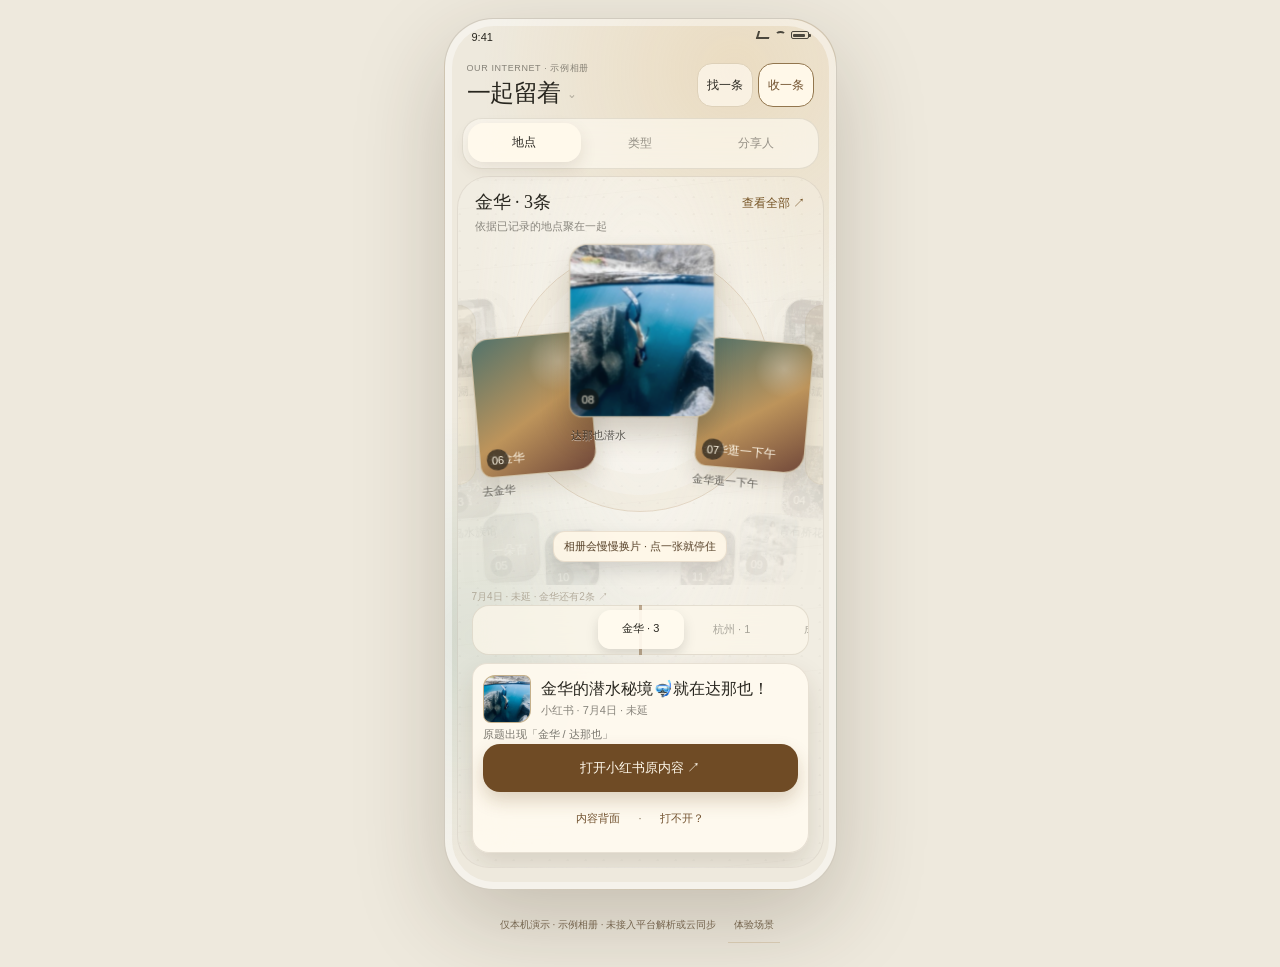
==== commit 8163f7d6: "Complete local mock capture, maintenance and invitation flows" ====
--- a/index.html
+++ b/index.html
@@ -599,6 +599,7 @@
     }
   </style>
 
+  <link rel="stylesheet" href="./lifecycle.css">
   <section class="pso-phone" aria-label="iPhone共同内容池">
     <div class="pso-status"><span>9:41</span><span class="pso-status-icons"><i class="pso-signal"></i><i class="pso-wifi"></i><i class="pso-battery"></i></span></div>
     <header class="pso-header">
@@ -693,7 +694,7 @@
       const findEmpty = root.querySelector(".pso-find-empty");
       const broadenSearchButton = root.querySelector(".pso-search-broaden");
 
-      const items = [
+      let items = [
         {id:1,title:"为了这扇窗，值得来一次通济湖",short:"通济湖",author:"伊只小怪兽",date:"7月4日",sharer:"未延",person:"weiyan",cover:"[data-uri]",place:"tongji",types:["place"],url:"https://www.xiaohongshu.com/explore/68bd21de000000001d00715c",context:{place:"标题出现「通济湖」；城市仍待确认",type:"目前只确认到地点线索",person:"7月4日 · 未延带进来"}},
         {id:2,title:"今年去过最冷门的小城，好怕它会火",short:"冷门小城",author:"在路上的小王",date:"7月4日",sharer:"奥里里奥",person:"aoliao",cover:"[data-uri]",place:"unknown",types:["place"],url:"https://www.xiaohongshu.com/explore/69588afe000000001e015563",context:{place:"标题只有「小城」；具体地点未知",type:"目前只确认到地点线索",person:"7月4日 · 奥里里奥带进来"}},
         {id:3,title:"是水中的蝴蝶呀｜花鸟鱼虫市场的绝美水族馆",short:"花鸟水族馆",author:"爱生活的小小白",date:"7月4日",sharer:"未延",person:"weiyan",cover:"",place:"unknown",types:["browse"],url:"https://www.xiaohongshu.com/explore/66fcf3a7000000002a03587a",context:{place:"具体地点尚未确认",type:"原题出现「花鸟鱼虫市场 / 水族馆」",person:"7月4日 · 未延带进来"}},
@@ -710,7 +711,7 @@
       ];
       const byId = new Map(items.map((item) => [item.id,item]));
       const itemButtons = new Map();
-      const groups = {
+      let groups = {
         place:[
           {key:"jinhua",label:"金华",ids:[6,7,8],fact:"三个标题都出现「金华」"},
           {key:"hangzhou",label:"杭州",ids:[13],fact:"标题确认到「杭州滨江区」"},
@@ -732,6 +733,12 @@
           {key:"you",label:"你",ids:[10],fact:"1条由你带进共同池"},
           {key:"missing",label:"出处缺失",ids:[12,13],fact:"2条没有分享者与群聊时间"}
         ]
+      };
+      const cloneItem = (item) => ({...item,types:[...item.types],context:{...item.context}});
+      const seedItems = items.map(cloneItem);
+      const catalog = {
+        places:groups.place.map(({key,label}) => ({key,label})),
+        types:[...groups.type.map(({key,label}) => ({key,label})),{key:"food",label:"美食"},{key:"travel",label:"旅行地"},{key:"guide",label:"攻略"}]
       };
       const primaryTypeById = new Map([
         [4,"browse"],[5,"object"],[7,"browse"],[8,"action"],[11,"action"],[12,"unknown"],[13,"unknown"]
@@ -780,6 +787,9 @@
       let finderReturnFocus = null;
       let isComposing = false;
       let whisperTimer = null;
+      let overlayOpen = false;
+      let dockPaintedId = null;
+      let pendingArrivalId = null;
       const segmenter = typeof Intl.Segmenter === "function" ? new Intl.Segmenter("zh-CN",{granularity:"word"}) : null;
 
       function normalizeSearch(value) {
@@ -796,7 +806,7 @@
           return words.length ? words : [chunk];
         }))];
       }
-      const searchRecords = items.map((item) => {
+      function buildSearchRecords() { return items.map((item) => {
         const place = groups.place.find((group) => group.ids.includes(item.id) && group.key !== "unknown");
         const types = groups.type.filter((group) => group.ids.includes(item.id) && group.key !== "unknown");
         const fields = [
@@ -808,11 +818,12 @@
           {label:"地点",value:place?.label},
           {label:"地点线索",value:item.context.place},
           {label:"类型",value:types.map((group) => group.label).join("、")},
-          {label:"平台",value:"小红书"},
+          {label:"平台",value:item.platform || "小红书"},
           {label:"链接",value:item.url}
         ].filter((field) => field.value).map((field) => ({...field,normalized:normalizeSearch(field.value)}));
         return {item,fields};
-      });
+      }); }
+      let searchRecords = buildSearchRecords();
 
       function getSearchResults() {
         const terms = tokenizeQuery(findQuery);
@@ -862,7 +873,7 @@
       }
       function renderFindScopes() {
         findScopes.replaceChildren();
-        [{key:"all",label:"全部",ids:items.map((item) => item.id)},...groups[mode]].forEach((group) => {
+        [{key:"all",label:"全部",ids:items.map((item) => item.id)},...groups[mode].filter((group) => group.ids.length)].forEach((group) => {
           const button = document.createElement("button");
           button.type = "button";
           button.dataset.scope = group.key;
@@ -879,6 +890,7 @@
         });
       }
       function renderFindResults(resetScroll = true) {
+        root.querySelector(".pso-find-heading span").textContent = items.length + " 条 · 共同收藏";
         findResults = getSearchResults();
         if (!findResults.some(({item}) => item.id === findSelectedId)) findSelectedId = null;
         clearQueryButton.hidden = !findQuery;
@@ -903,7 +915,7 @@
           cover.append(makeCover(item,"pso-result-image"));
           const number = document.createElement("span");
           number.className = "pso-result-number";
-          number.textContent = String(item.id).padStart(2,"0");
+          number.textContent = String(items.findIndex((entry) => entry.id === item.id) + 1).padStart(2,"0");
           cover.append(number);
           const picked = document.createElement("span");
           picked.className = "pso-result-picked";
@@ -918,7 +930,7 @@
           meta.textContent = item.sharer + " · " + item.date;
           const evidence = document.createElement("span");
           evidence.className = "pso-hit-line";
-          evidence.textContent = searchEvidence(result) || "小红书 · 查看原分享";
+          evidence.textContent = searchEvidence(result) || (item.platform || "小红书") + " · 查看原分享";
           button.append(cover,title,meta,evidence);
           button.addEventListener("click",() => {
             findSelectedId = item.id;
@@ -939,10 +951,11 @@
       function setFinderVisibility(visible) {
         root.classList.toggle("is-finding",visible);
         finder.hidden = !visible;
-        deck.hidden = visible;
-        stripWrap.hidden = visible;
-        groupHead.hidden = visible;
-        firstHint.hidden = visible || !hintShown;
+        deck.hidden = visible || !items.length;
+        stripWrap.hidden = visible || !items.length;
+        groupHead.hidden = visible || !items.length;
+        sourceDock.hidden = !visible && !items.length;
+        firstHint.hidden = visible || !hintShown || currentGroup().ids.length < 2;
         findTrigger.textContent = visible ? "回相册" : "找一条";
         findTrigger.setAttribute("aria-expanded",String(visible));
       }
@@ -1023,7 +1036,7 @@
         queryInput.focus({preventScroll:true});
       });
       root.addEventListener("keydown",(event) => {
-        if (event.key === "Escape" && isFinding && !isComposing) { event.preventDefault(); closeFinder(); }
+        if (event.key === "Escape" && isFinding && !isComposing && !overlayOpen) { event.preventDefault(); closeFinder(); }
       });
 
       function makeCover(item,className) {
@@ -1041,7 +1054,10 @@
         fallback.append(title);
         return fallback;
       }
-      items.forEach((item) => {
+      function mountCards() {
+        itemsRoot.replaceChildren();
+        itemButtons.clear();
+        items.forEach((item) => {
         const button = document.createElement("button");
         button.type = "button";
         button.className = "pso-specimen";
@@ -1052,7 +1068,7 @@
         slide.append(makeCover(item,"pso-cover"));
         const index = document.createElement("span");
         index.className = "pso-index";
-        index.textContent = String(item.id).padStart(2,"0");
+        index.textContent = String(items.findIndex((entry) => entry.id === item.id) + 1).padStart(2,"0");
         slide.append(index);
         if (item.reply) {
           const reply = document.createElement("span");
@@ -1067,7 +1083,9 @@
         button.addEventListener("click",() => selectItem(item.id));
         itemsRoot.append(button);
         itemButtons.set(item.id,button);
-      });
+        });
+      }
+      mountCards();
 
       function setPosition(button,slot) {
         button.style.left = slot.x + "%";
@@ -1075,7 +1093,10 @@
         button.style.width = slot.w + "%";
         button.style.transform = "rotate(" + slot.r + "deg)";
       }
-      function currentGroup() { return groups[mode][activeIndex[mode]]; }
+      function currentGroup() { return groups[mode][activeIndex[mode]] || groups[mode][0]; }
+      function groupDefaultFocus(group = currentGroup()) {
+        return group.ids.find((id) => Boolean(byId.get(id)?.cover)) || group.ids[0] || null;
+      }
       function groupContaining(id,targetMode) {
         const matches = groups[targetMode]
           .map((group,index) => ({group,index}))
@@ -1122,7 +1143,7 @@
         ambientTransitionTimer = window.setTimeout(endAmbientTransition,1900);
       }
       function canShuffle() {
-        return !isFinding && !reducedMotion.matches && !document.hidden && !hoverPaused && !focusPaused && !interactionPaused && currentGroup().ids.length > 1;
+        return !overlayOpen && !isFinding && !reducedMotion.matches && !document.hidden && !hoverPaused && !focusPaused && !interactionPaused && currentGroup().ids.length > 1;
       }
       function shuffleDelay() { return 9000 + Math.round(Math.random() * 4000); }
       function scheduleShuffle(delay = shuffleDelay()) {
@@ -1191,7 +1212,7 @@
         groupFact.textContent = group.fact;
         showAllButton.setAttribute("aria-label","查看" + group.label + "的全部 " + group.ids.length + " 条内容");
         const groupSet = new Set(group.ids);
-        const slots = group.ids.length >= 5 ? fanSlots.many : fanSlots[group.ids.length];
+        const slots = group.ids.length >= 5 ? fanSlots.many : fanSlots[group.ids.length] || [];
         const order = groupOrder(group);
         focusedId = visibleFocusId();
         moveToFront(order,focusedId);
@@ -1226,6 +1247,7 @@
       }
       function paintDock() {
         const item = byId.get(dockItemId());
+        dockPaintedId = item?.id || null;
         root.classList.toggle("has-find-selection",isFinding && Boolean(item));
         openLink.hidden = !item;
         dockThumb.replaceChildren();
@@ -1234,6 +1256,7 @@
           dockMeta.textContent = "";
           dockContext.textContent = "";
           openLink.removeAttribute("href");
+          window.dispatchEvent(new CustomEvent("vibe:selection",{detail:null}));
           return;
         }
         if (item.cover) {
@@ -1247,10 +1270,13 @@
           dockThumb.append(fallback);
         }
         dockTitle.textContent = item.title;
-        dockMeta.textContent = "小红书 · " + item.date + " · " + item.sharer;
+        dockMeta.textContent = (item.platform || "小红书") + " · " + item.date + " · " + item.sharer;
         const result = isFinding ? findResults.find((result) => result.item.id === item.id) : null;
         dockContext.textContent = result && result.hits.length ? searchEvidence(result) : item.context[mode];
         openLink.href = item.url;
+        const sourcePlatform = item.platform || "小红书";
+        openLink.textContent = ["小红书","抖音","微信","微博"].includes(sourcePlatform) ? "打开" + sourcePlatform + "原内容 ↗" : "打开原网页 ↗";
+        window.dispatchEvent(new CustomEvent("vibe:selection",{detail:cloneItem(item)}));
       }
       function cancelAmbientDockUpdate() {
         window.clearTimeout(dockTransitionTimer);
@@ -1271,6 +1297,8 @@
         },620);
       }
       function render() {
+        root.classList.toggle("is-empty",!items.length);
+        setFinderVisibility(isFinding);
         modeButtons.forEach((button) => button.setAttribute("aria-pressed",String(button.dataset.mode === mode)));
         if (isFinding) { renderFindScopes(); renderFindResults(); return; }
         renderStrip();
@@ -1281,6 +1309,7 @@
         scheduleShuffle();
       }
       function selectItem(id) {
+        if (!byId.has(id)) return;
         selectedId = id;
         focusedId = id;
         moveToFront(groupOrder(currentGroup()),id);
@@ -1432,6 +1461,165 @@
       });
       openLink.addEventListener("blur",() => window.setTimeout(syncKeyboardFocusPause,0));
       openLink.addEventListener("click",() => pauseTemporarily(10000));
+
+      function platformFor(url) {
+        const host = new URL(url).hostname.toLowerCase();
+        const matches = (domain) => host === domain || host.endsWith("." + domain);
+        if (matches("xiaohongshu.com") || matches("xhslink.com") || matches("xhslink.cn")) return "小红书";
+        if (matches("douyin.com") || matches("iesdouyin.com")) return "抖音";
+        if (matches("weixin.qq.com")) return "微信";
+        if (matches("weibo.com") || matches("weibo.cn")) return "微博";
+        return "网页";
+      }
+      function rebuildGroups() {
+        const placeMap = new Map(catalog.places.map(({key,label}) => [key,{key,label,ids:[]}]));
+        const typeMap = new Map(catalog.types.map(({key,label}) => [key,{key,label,ids:[]}]));
+        const personMap = new Map();
+        items.forEach((item) => {
+          if (!placeMap.has(item.place)) placeMap.set(item.place,{key:item.place,label:item.placeLabel || item.place.replace(/^custom:/,""),ids:[]});
+          placeMap.get(item.place).ids.push(item.id);
+          item.types.forEach((key) => {
+            if (!typeMap.has(key)) typeMap.set(key,{key,label:key,ids:[]});
+            typeMap.get(key).ids.push(item.id);
+          });
+          if (!personMap.has(item.person)) personMap.set(item.person,{key:item.person,label:item.person === "missing" ? "出处缺失" : item.sharer,ids:[]});
+          personMap.get(item.person).ids.push(item.id);
+        });
+        const fallback = (list) => list.length ? list : [{key:"unknown",label:"尚无内容",ids:[],fact:"先收下一条，慢慢积累"}];
+        groups = {
+          place:fallback([...placeMap.values()].filter((group) => group.ids.length).map((group) => ({...group,fact:group.key === "unknown" ? "地点信息待补充" : "依据已记录的地点聚在一起"}))),
+          type:fallback([...typeMap.values()].filter((group) => group.ids.length).map((group) => ({...group,fact:group.key === "unknown" ? "类型信息待补充" : "依据已记录的类型聚在一起"}))),
+          person:fallback([...personMap.values()].map((group) => ({...group,fact:group.key === "missing" ? "分享者未记录" : group.ids.length + " 条由" + group.label + "带进来"})))
+        };
+      }
+      function setItems(nextItems,options = {}) {
+        if (!Array.isArray(nextItems)) throw new Error("内容列表格式不正确");
+        const seen = new Set();
+        const next = nextItems.map((input) => {
+          if (!input || !Number.isSafeInteger(input.id) || input.id < 1 || seen.has(input.id)) throw new Error("内容编号无效或重复");
+          seen.add(input.id);
+          const url = new URL(input.url);
+          if (!["https:","http:"].includes(url.protocol)) throw new Error("仅支持 http 或 https 分享链接");
+          return {
+            ...input,
+            title:String(input.title || "待补充标题"),short:String(input.short || input.title || "待补充标题"),
+            author:String(input.author || "作者未记录"),sharer:String(input.sharer || "分享者未记录"),
+            person:String(input.person || "missing"),date:String(input.date || "时间未记录"),
+            place:String(input.place || "unknown"),
+            types:Array.isArray(input.types) && input.types.length ? [...new Set(input.types.map(String))] : ["unknown"],
+            cover:typeof input.cover === "string" && /^data:image\/(jpeg|png|webp);base64,/.test(input.cover) ? input.cover : null,
+            context:{place:"地点信息待补充",type:"类型信息待补充",person:"分享来源待补充",...input.context},
+            platform:platformFor(input.url),url:input.url
+          };
+        });
+        const isNewPreferred = options.preferredId && !byId.has(options.preferredId);
+        const activeKeys = Object.fromEntries(Object.keys(groups).map((key) => [key,groups[key][activeIndex[key]]?.key]));
+        const snapshotKeys = browseSnapshot ? Object.fromEntries(Object.keys(groups).map((key) => [key,groups[key][browseSnapshot.activeIndex[key]]?.key])) : null;
+        cancelShuffle();
+        endAmbientTransition();
+        cancelAmbientDockUpdate();
+        window.clearTimeout(whisperTimer);
+        whisperedId = null;
+        items = next;
+        byId.clear();
+        items.forEach((item) => byId.set(item.id,item));
+        rebuildGroups();
+        Object.keys(groups).forEach((key) => {
+          activeIndex[key] = Math.max(0,groups[key].findIndex((group) => group.key === activeKeys[key]));
+        });
+        groupOrders.clear();
+        recentFocusedIds = recentFocusedIds.filter((id) => byId.has(id));
+        if (!byId.has(selectedId)) selectedId = null;
+        if (!byId.has(findSelectedId)) findSelectedId = null;
+        if (!byId.has(focusedId)) focusedId = groupDefaultFocus();
+        if (!groups[mode].some((group) => group.key === findScopeKey)) findScopeKey = "all";
+        if (browseSnapshot) {
+          Object.keys(groups).forEach((key) => { browseSnapshot.activeIndex[key] = Math.max(0,groups[key].findIndex((group) => group.key === snapshotKeys[key])); });
+          if (!byId.has(browseSnapshot.selectedId)) browseSnapshot.selectedId = null;
+          if (!byId.has(browseSnapshot.focusedId)) browseSnapshot.focusedId = null;
+        }
+        if (options.resetView) {
+          isFinding = false;
+          mode = "place";
+          activeIndex = {place:0,type:0,person:0};
+          selectedId = null;
+          focusedId = groupDefaultFocus();
+          findSelectedId = null;
+          findScopeKey = "all";
+          findMode = null;
+          findQuery = "";
+          queryInput.value = "";
+          findScrollTop = 0;
+          browseSnapshot = null;
+        }
+        searchRecords = buildSearchRecords();
+        mountCards();
+        if (options.preferredId && byId.has(options.preferredId)) {
+          selectedId = options.preferredId;
+          focusedId = options.preferredId;
+          if (isFinding) findSelectedId = options.preferredId;
+          else activeIndex[mode] = Math.max(0,groupContaining(options.preferredId,mode));
+        }
+        render();
+        if (isNewPreferred && byId.has(options.preferredId)) pendingArrivalId = options.preferredId;
+        else if (!byId.has(pendingArrivalId)) pendingArrivalId = null;
+        window.dispatchEvent(new CustomEvent("vibe:data",{detail:{count:items.length}}));
+      }
+      function focusItem(id) {
+        if (!byId.has(id)) return;
+        if (isFinding) {
+          findSelectedId = id;
+          closeFinder();
+        }
+        activeIndex[mode] = Math.max(0,groupContaining(id,mode));
+        selectedId = id;
+        focusedId = id;
+        pauseTemporarily(8000,true);
+        render();
+        if (pendingArrivalId === id) {
+          pendingArrivalId = null;
+          const slide = itemButtons.get(id)?.querySelector(".pso-slide");
+          if (slide && !reducedMotion.matches) {
+            slide.animate([
+              {opacity:.2,transform:"translateY(16px) scale(.98)"},
+              {opacity:1,transform:getComputedStyle(slide).transform}
+            ],{duration:1100,easing:"cubic-bezier(.38,0,.18,1)"});
+          }
+        }
+      }
+      window.VibeMock = {
+        getSeedItems:() => seedItems.map(cloneItem),
+        getItems:() => items.map(cloneItem),
+        getSelectedItem:() => byId.has(dockPaintedId) ? cloneItem(byId.get(dockPaintedId)) : null,
+        getOptions:() => ({
+          places:[...new Map([...catalog.places,...groups.place.filter((group) => group.ids.length)].map(({key,label}) => [key,{key,label}])).values()],
+          types:catalog.types.map((type) => ({...type}))
+        }),
+        setItems,focusItem,
+        openGroup:(targetMode,key) => {
+          if (!groups[targetMode]) return;
+          const index = groups[targetMode].findIndex((group) => group.key === key);
+          if (index < 0) return;
+          if (isFinding) closeFinder();
+          mode = targetMode;
+          activeIndex[mode] = index;
+          render();
+          openFinder(true);
+        },
+        pauseOverlay:(paused) => {
+          overlayOpen = Boolean(paused);
+          root.classList.toggle("is-overlay-open",overlayOpen);
+          if (overlayOpen) {
+            cancelShuffle();endAmbientTransition();cancelAmbientDockUpdate();
+            window.clearTimeout(resumeTimer);window.clearTimeout(whisperTimer);
+            deck.classList.add("is-paused");
+          } else {
+            interactionPaused = false;
+            if (!isFinding && !hoverPaused && !focusPaused) deck.classList.remove("is-paused");
+            scheduleShuffle();
+          }
+        }
+      };
       render();
       scheduleShuffle(7000);
       window.setTimeout(() => {
@@ -1441,6 +1629,7 @@
       },9000);
     })();
   </script>
+  <script src="./lifecycle.js"></script>
 </div>
 </body>
 </html>
--- a/lifecycle.css
+++ b/lifecycle.css
@@ -0,0 +1,778 @@
+/* The collection keeps its quiet paper-and-photo palette through every flow. */
+#pinned-source-orbit {
+  --vibe-ink: light-dark(#302b23, #eee7d9);
+  --vibe-muted: light-dark(#7c6c55, #b9aa90);
+  --vibe-paper: light-dark(#f8f3e7, #23251e);
+  --vibe-paper-raised: light-dark(#fffaf0, #2c2d24);
+  --vibe-line: light-dark(#ded1b9, #514a38);
+  --vibe-accent: light-dark(#71512e, #dfb875);
+  --vibe-accent-ink: light-dark(#fff9ed, #282117);
+  --vibe-danger: light-dark(#9b4e3d, #e3a28d);
+  --vibe-serif: ui-serif, "Songti SC", "Noto Serif CJK SC", serif;
+}
+
+#pinned-source-orbit .vibe-space-trigger {
+  display: block;
+  flex: 1 1 auto;
+  min-width: 0;
+  min-height: 44px;
+  padding: 0;
+  border: 0;
+  background: transparent;
+  color: inherit;
+  text-align: left;
+  font: inherit;
+  cursor: pointer;
+}
+#pinned-source-orbit .vibe-space-trigger .pso-kicker {
+  display: block;
+  overflow: hidden;
+  max-width: 156px;
+  white-space: nowrap;
+  text-overflow: ellipsis;
+  font-size: 9px;
+  letter-spacing: .6px;
+}
+#pinned-source-orbit .vibe-space-trigger .pso-title {
+  display: block;
+  overflow: hidden;
+  white-space: nowrap;
+  text-overflow: ellipsis;
+  font-size: clamp(20px, 5.8vw, 24px);
+  line-height: 1.2;
+  letter-spacing: -.4px;
+}
+#pinned-source-orbit .vibe-space-trigger .pso-title::after {
+  content: "⌄";
+  display: inline-block;
+  margin-left: 7px;
+  font-family: -apple-system, sans-serif;
+  font-size: 14px;
+  vertical-align: 3px;
+  opacity: .48;
+}
+#pinned-source-orbit .vibe-header-actions {
+  display: flex;
+  flex: 0 0 auto;
+  align-items: center;
+  gap: 5px;
+}
+#pinned-source-orbit .vibe-header-actions .pso-find-trigger,
+#pinned-source-orbit .vibe-add-trigger {
+  min-width: 54px;
+  min-height: 44px;
+  padding: 0 9px;
+  border: 1px solid var(--vibe-line);
+  border-radius: 15px;
+  font: inherit;
+  font-size: 12px;
+  white-space: nowrap;
+  background: light-dark(rgba(255, 250, 239, .7), rgba(46, 43, 33, .7));
+  color: inherit;
+  cursor: pointer;
+}
+#pinned-source-orbit .vibe-add-trigger {
+  border-color: light-dark(#92764e, #a68c61);
+  color: var(--vibe-accent);
+  background: light-dark(#fff8e9, #393022);
+}
+#pinned-source-orbit .pso-source-dock {
+  height: 190px;
+  padding: 10px;
+}
+#pinned-source-orbit .pso-source-dock .pso-dock-context {
+  height: 21px;
+  padding-top: 4px;
+}
+#pinned-source-orbit .pso-source-dock .pso-open-link { height: 48px; }
+#pinned-source-orbit .pso-strip-wrap { top: 410px; }
+#pinned-source-orbit.is-finding.has-find-selection .pso-finder { bottom: 216px; }
+#pinned-source-orbit .vibe-dock-actions {
+  display: flex;
+  align-items: center;
+  justify-content: center;
+  gap: 14px;
+  min-width: 0;
+  margin-top: 4px;
+  color: var(--vibe-muted);
+  font-size: 11px;
+}
+#pinned-source-orbit .vibe-dock-actions > span {
+  overflow: hidden;
+  white-space: nowrap;
+  text-overflow: ellipsis;
+}
+#pinned-source-orbit .vibe-dock-actions button {
+  flex-shrink: 0;
+  min-width: 44px;
+  min-height: 44px;
+  margin: 0;
+  padding: 0 4px;
+  border: 0;
+  color: var(--vibe-accent);
+  background: transparent;
+  font: inherit;
+  font-size: 11px;
+  cursor: pointer;
+}
+#pinned-source-orbit.is-overlay-open .pso-cover {
+  animation-play-state: paused !important;
+}
+#pinned-source-orbit button.vibe-memory-line {
+  display: block;
+  max-width: 100%;
+  height: 24px;
+  margin: -2px 0 -2px;
+  padding: 0;
+  overflow: hidden;
+  border: 0;
+  background: transparent;
+  color: var(--vibe-muted);
+  font: inherit;
+  font-size: 10px;
+  line-height: 24px;
+  white-space: nowrap;
+  text-overflow: ellipsis;
+  text-align: left;
+  opacity: 1;
+  cursor: pointer;
+}
+#pinned-source-orbit button.vibe-memory-line:disabled { cursor: default; }
+
+#pinned-source-orbit .vibe-sheet {
+  position: fixed;
+  inset: 0;
+  width: min(390px, calc(100vw - 24px));
+  max-width: calc(100vw - 24px);
+  max-height: calc(100dvh - 24px);
+  margin: auto;
+  padding: 0;
+  overflow: hidden;
+  border: 1px solid light-dark(#dfd2bb, #5a503a);
+  border-radius: 26px 26px 23px 23px;
+  color: var(--vibe-ink);
+  background:
+    radial-gradient(ellipse at 100% 0%, light-dark(rgba(222, 178, 104, .13), rgba(217, 164, 85, .07)), transparent 52%),
+    var(--vibe-paper);
+  box-shadow: 0 28px 90px light-dark(rgba(54, 41, 22, .28), rgba(0, 0, 0, .55));
+  font: inherit;
+  -webkit-font-smoothing: antialiased;
+}
+#pinned-source-orbit .vibe-sheet[open] {
+  display: flex;
+  flex-direction: column;
+  animation: vibe-sheet-arrive .36s cubic-bezier(.22, .65, .3, 1) both;
+}
+#pinned-source-orbit .vibe-sheet::backdrop {
+  background: light-dark(rgba(50, 43, 30, .31), rgba(0, 0, 0, .55));
+  backdrop-filter: blur(4px);
+}
+#pinned-source-orbit .vibe-sheet-head {
+  display: flex;
+  flex: 0 0 auto;
+  justify-content: space-between;
+  align-items: flex-start;
+  gap: 8px;
+  padding: 24px 20px 17px;
+  border-bottom: 1px solid var(--vibe-line);
+}
+#pinned-source-orbit .vibe-sheet-heading { min-width: 0; }
+#pinned-source-orbit .vibe-sheet-kicker {
+  display: block;
+  margin-bottom: 8px;
+  color: var(--vibe-muted);
+  font-size: 10px;
+  line-height: 1.4;
+  letter-spacing: 1.1px;
+}
+#pinned-source-orbit .vibe-sheet h2 {
+  margin: 0;
+  font: 500 25px/1.25 var(--vibe-serif);
+  letter-spacing: -.45px;
+  text-wrap: balance;
+}
+#pinned-source-orbit .vibe-sheet h3 {
+  margin: 0 0 9px;
+  font: 500 18px/1.45 var(--vibe-serif);
+}
+#pinned-source-orbit .vibe-sheet-close {
+  display: grid;
+  flex: 0 0 44px;
+  place-items: center;
+  width: 44px;
+  height: 44px;
+  margin: -9px -9px 0 0;
+  padding: 0;
+  border: 0;
+  border-radius: 50%;
+  color: var(--vibe-muted);
+  background: transparent;
+  font: inherit;
+  font-size: 24px;
+  font-weight: 300;
+  cursor: pointer;
+}
+#pinned-source-orbit .vibe-sheet-body {
+  flex: 1 1 auto;
+  min-height: 0;
+  padding: 20px;
+  overflow-x: hidden;
+  overflow-y: auto;
+  overscroll-behavior: contain;
+  scrollbar-width: thin;
+  scrollbar-color: light-dark(#c9b593, #766448) transparent;
+  -webkit-overflow-scrolling: touch;
+}
+#pinned-source-orbit .vibe-sheet-body > :first-child { margin-top: 0; }
+#pinned-source-orbit .vibe-sheet-body > :last-child { margin-bottom: 0; }
+#pinned-source-orbit .vibe-sheet-footer {
+  display: flex;
+  flex: 0 0 auto;
+  flex-wrap: wrap;
+  gap: 8px;
+  padding: 14px 20px max(18px, env(safe-area-inset-bottom));
+  border-top: 1px solid var(--vibe-line);
+  background: var(--vibe-paper);
+}
+#pinned-source-orbit .vibe-sheet-footer > button,
+#pinned-source-orbit .vibe-sheet-footer > a { flex: 1 1 auto; }
+
+#pinned-source-orbit .vibe-primary,
+#pinned-source-orbit .vibe-secondary,
+#pinned-source-orbit .vibe-danger {
+  display: inline-flex;
+  align-items: center;
+  justify-content: center;
+  min-height: 46px;
+  max-width: 100%;
+  padding: 11px 17px;
+  border: 1px solid transparent;
+  border-radius: 15px 17px 16px 14px;
+  font: inherit;
+  font-size: 13px;
+  font-weight: 500;
+  line-height: 1.5;
+  text-align: center;
+  text-decoration: none;
+  cursor: pointer;
+  transition: background .2s ease, opacity .2s ease;
+}
+#pinned-source-orbit .vibe-primary {
+  color: var(--vibe-accent-ink);
+  background: var(--vibe-accent);
+  box-shadow: 0 5px 12px light-dark(rgba(95, 61, 26, .11), rgba(0, 0, 0, .13));
+}
+#pinned-source-orbit .vibe-secondary {
+  color: var(--vibe-ink);
+  border-color: var(--vibe-line);
+  background: var(--vibe-paper-raised);
+}
+#pinned-source-orbit .vibe-danger {
+  color: var(--vibe-danger);
+  border-color: light-dark(#dec0b5, #765245);
+  background: light-dark(#f7e9e1, #3b2a24);
+}
+#pinned-source-orbit .vibe-text-button {
+  min-height: 44px;
+  padding: 9px 3px;
+  border: 0;
+  background: transparent;
+  color: var(--vibe-accent);
+  font: inherit;
+  font-size: 12px;
+  line-height: 1.6;
+  text-underline-offset: 4px;
+  cursor: pointer;
+}
+#pinned-source-orbit .vibe-sheet :is(button, input, textarea, select):disabled {
+  opacity: .43;
+  cursor: default;
+}
+#pinned-source-orbit :is(.vibe-sheet, .vibe-demo-controls, .vibe-empty) :is(button, a, input, textarea, select, summary):focus-visible,
+#pinned-source-orbit :is(.vibe-space-trigger, .vibe-add-trigger, .vibe-memory-line):focus-visible {
+  outline: 2px solid var(--vibe-accent);
+  outline-offset: 3px;
+}
+#pinned-source-orbit .vibe-field {
+  display: block;
+  min-width: 0;
+  margin: 0 0 17px;
+}
+#pinned-source-orbit .vibe-field > :is(span, label) {
+  display: block;
+  margin-bottom: 8px;
+  color: var(--vibe-muted);
+  font-size: 12px;
+  line-height: 1.5;
+}
+#pinned-source-orbit .vibe-field :is(input, textarea, select),
+#pinned-source-orbit .vibe-sheet input.vibe-input {
+  display: block;
+  width: 100%;
+  min-width: 0;
+  min-height: 46px;
+  padding: 12px 13px;
+  border: 1px solid var(--vibe-line);
+  border-radius: 13px 15px 14px 12px;
+  background: var(--vibe-paper-raised);
+  color: var(--vibe-ink);
+  font: inherit;
+  font-size: 16px;
+  line-height: 1.6;
+  accent-color: var(--vibe-accent);
+}
+#pinned-source-orbit .vibe-field textarea {
+  min-height: 146px;
+  max-height: 260px;
+  resize: vertical;
+}
+#pinned-source-orbit .vibe-field :is(input, textarea)::placeholder {
+  color: var(--vibe-muted);
+  opacity: .8;
+  font-size: 13px;
+}
+#pinned-source-orbit .vibe-field small {
+  display: block;
+  margin-top: 6px;
+  color: var(--vibe-muted);
+  font-size: 11px;
+  line-height: 1.6;
+}
+#pinned-source-orbit .vibe-row {
+  display: flex;
+  align-items: center;
+  gap: 10px;
+  min-width: 0;
+}
+#pinned-source-orbit .vibe-row > .vibe-field { flex: 1 1 0; }
+#pinned-source-orbit .vibe-sheet-body > .vibe-row { flex-wrap: wrap; margin-bottom: 17px; }
+#pinned-source-orbit .vibe-sheet-body > .vibe-row > button { flex: 1 1 auto; }
+#pinned-source-orbit .vibe-note,
+#pinned-source-orbit .vibe-sheet-body > p {
+  margin: 14px 0;
+  color: var(--vibe-muted);
+  font-size: 12px;
+  line-height: 1.8;
+  overflow-wrap: anywhere;
+}
+#pinned-source-orbit .vibe-note strong { color: var(--vibe-ink); font-weight: 500; }
+#pinned-source-orbit .vibe-status,
+#pinned-source-orbit .vibe-error {
+  margin: 14px 0;
+  padding: 11px 13px;
+  border: 1px solid var(--vibe-line);
+  border-radius: 11px 15px 13px 12px;
+  color: var(--vibe-muted);
+  background: light-dark(#eee9d9, #2c2e24);
+  font-size: 12px;
+  line-height: 1.7;
+  overflow-wrap: anywhere;
+}
+#pinned-source-orbit .vibe-status:is([data-state="success"], .is-success) {
+  border-color: light-dark(#c4c9ab, #4f5a3e);
+  color: light-dark(#536144, #b9c7a0);
+}
+#pinned-source-orbit .vibe-status:is([data-state="partial"], .is-partial) {
+  border-color: light-dark(#dbc795, #705f3c);
+  background: light-dark(#f3ecd9, #332f22);
+  color: light-dark(#836b39, #d5bd86);
+}
+#pinned-source-orbit .vibe-error,
+#pinned-source-orbit .vibe-status:is([data-state="error"], .is-error) {
+  border-color: light-dark(#dcc0b4, #795346);
+  color: var(--vibe-danger);
+  background: light-dark(#f5e9e0, #362922);
+}
+#pinned-source-orbit .vibe-status:is([data-state="loading"], .is-loading)::before {
+  content: "";
+  display: inline-block;
+  width: 9px;
+  height: 9px;
+  margin-right: 8px;
+  border: 1.5px solid currentColor;
+  border-right-color: transparent;
+  border-radius: 50%;
+  vertical-align: -1px;
+  animation: vibe-status-turn 1.4s linear infinite;
+}
+#pinned-source-orbit .vibe-preview {
+  display: flex;
+  align-items: center;
+  gap: 15px;
+  margin: 3px 0 18px;
+  padding: 13px;
+  border: 1px solid var(--vibe-line);
+  border-radius: 15px 20px 18px 14px;
+  background: var(--vibe-paper-raised);
+  min-width: 0;
+}
+#pinned-source-orbit .vibe-preview-cover {
+  display: grid;
+  flex: 0 0 72px;
+  place-items: center;
+  width: 72px;
+  height: 92px;
+  overflow: hidden;
+  padding: 7px;
+  border: 1px solid light-dark(#d4c2a1, #6d5b3d);
+  border-radius: 9px 6px 10px 7px;
+  color: var(--vibe-muted);
+  background: light-dark(#e8dfcb, #3b3b2d);
+  font: 500 13px/1.7 var(--vibe-serif);
+  text-align: center;
+  transform: rotate(-3deg);
+}
+#pinned-source-orbit .vibe-preview-cover:has(img) { padding: 0; }
+#pinned-source-orbit .vibe-preview-cover img,
+#pinned-source-orbit .vibe-preview > img {
+  display: block;
+  width: 100%;
+  height: 100%;
+  object-fit: cover;
+}
+#pinned-source-orbit .vibe-preview > img { flex: 0 0 72px; width: 72px; height: 92px; border-radius: 9px; }
+#pinned-source-orbit .vibe-preview-copy,
+#pinned-source-orbit .vibe-preview > div:last-child { min-width: 0; }
+#pinned-source-orbit .vibe-preview :is(h3, strong) {
+  display: block;
+  margin: 0;
+  font: 500 16px/1.6 var(--vibe-serif);
+  overflow-wrap: anywhere;
+}
+#pinned-source-orbit .vibe-preview p,
+#pinned-source-orbit .vibe-preview-copy > span,
+#pinned-source-orbit .vibe-preview small {
+  display: block;
+  margin: 6px 0 0;
+  color: var(--vibe-muted);
+  font-size: 11px;
+  line-height: 1.65;
+  overflow-wrap: anywhere;
+}
+#pinned-source-orbit .vibe-sheet details {
+  margin: 17px 0;
+  border-top: 1px solid var(--vibe-line);
+  border-bottom: 1px solid var(--vibe-line);
+}
+#pinned-source-orbit .vibe-sheet summary {
+  min-height: 46px;
+  padding: 13px 1px;
+  color: var(--vibe-accent);
+  font-size: 12px;
+  line-height: 1.65;
+  cursor: pointer;
+}
+#pinned-source-orbit .vibe-sheet details[open] { padding-bottom: 2px; }
+#pinned-source-orbit .vibe-sheet details[open] > :not(summary) { margin-top: 10px; }
+#pinned-source-orbit .vibe-chips { display: flex; flex-wrap: wrap; gap: 6px; margin: 12px 0; }
+#pinned-source-orbit .vibe-chips > :is(span, button) {
+  padding: 5px 9px;
+  border: 1px solid var(--vibe-line);
+  border-radius: 10px;
+  color: var(--vibe-muted);
+  background: transparent;
+  font: inherit;
+  font-size: 11px;
+  line-height: 1.5;
+}
+#pinned-source-orbit .vibe-chips > button { min-height: 44px; cursor: pointer; }
+#pinned-source-orbit .vibe-type-field {
+  min-width: 0;
+  padding: 0;
+  border: 0;
+}
+#pinned-source-orbit .vibe-type-field > legend {
+  padding: 0;
+  color: var(--vibe-muted);
+  font-size: 12px;
+  line-height: 1.5;
+}
+#pinned-source-orbit .vibe-chip {
+  display: inline-flex;
+  align-items: center;
+  gap: 7px;
+  min-height: 44px;
+  padding: 8px 10px;
+  border: 1px solid var(--vibe-line);
+  border-radius: 12px;
+  color: var(--vibe-muted);
+  background: var(--vibe-paper-raised);
+  font-size: 12px;
+  cursor: pointer;
+}
+#pinned-source-orbit .vibe-chip:has(input:checked) {
+  border-color: light-dark(#a18a5c, #b29969);
+  color: var(--vibe-accent);
+  background: light-dark(#eee5d0, #3b3527);
+}
+#pinned-source-orbit .vibe-field .vibe-chip input[type="checkbox"] {
+  display: inline-block;
+  width: 14px;
+  height: 14px;
+  min-width: 14px;
+  min-height: 14px;
+  margin: 0;
+  padding: 0;
+  accent-color: var(--vibe-accent);
+}
+#pinned-source-orbit .vibe-copy-fallback {
+  display: block;
+  width: 100%;
+  margin: 10px 0 0;
+  padding: 10px;
+  border: 1px solid var(--vibe-line);
+  border-radius: 9px;
+  color: var(--vibe-ink);
+  background: var(--vibe-paper-raised);
+  font: inherit;
+  font-size: 16px;
+  line-height: 1.5;
+  resize: vertical;
+}
+#pinned-source-orbit .vibe-sheet dl { margin: 0 0 16px; }
+#pinned-source-orbit .vibe-sheet dt { margin: 14px 0 5px; color: var(--vibe-muted); font-size: 11px; }
+#pinned-source-orbit .vibe-sheet dd { margin: 0; color: var(--vibe-ink); font-size: 13px; line-height: 1.7; overflow-wrap: anywhere; }
+#pinned-source-orbit .vibe-sheet dd a { color: var(--vibe-accent); text-underline-offset: 3px; }
+
+#pinned-source-orbit .vibe-space-card {
+  display: block;
+  width: 100%;
+  min-height: 78px;
+  margin: 0 0 12px;
+  padding: 17px;
+  border: 1px solid var(--vibe-line);
+  border-radius: 13px 18px 16px 14px;
+  color: var(--vibe-ink);
+  background: var(--vibe-paper-raised);
+  font: inherit;
+  text-align: left;
+  cursor: pointer;
+}
+#pinned-source-orbit .vibe-space-card:is([aria-pressed="true"], [aria-current="true"], .is-active) {
+  border-color: light-dark(#ac8b57, #bd9b64);
+  box-shadow: inset 3px 0 var(--vibe-accent);
+}
+#pinned-source-orbit .vibe-space-card-title,
+#pinned-source-orbit .vibe-space-card strong { display: block; font: 500 18px/1.4 var(--vibe-serif); }
+#pinned-source-orbit .vibe-space-card-meta,
+#pinned-source-orbit .vibe-space-card small { display: block; margin-top: 6px; color: var(--vibe-muted); font-size: 11px; line-height: 1.6; }
+#pinned-source-orbit .vibe-member {
+  display: flex;
+  gap: 11px;
+  align-items: center;
+  min-height: 64px;
+  padding: 11px 0;
+  border-bottom: 1px solid var(--vibe-line);
+  font-size: 13px;
+}
+#pinned-source-orbit .vibe-member-avatar {
+  display: grid;
+  flex: 0 0 35px;
+  place-items: center;
+  width: 35px;
+  height: 35px;
+  border-radius: 50% 44% 48% 45%;
+  color: var(--vibe-accent);
+  background: light-dark(#e8ddc5, #413b2a);
+  font: 500 16px/1 var(--vibe-serif);
+}
+#pinned-source-orbit .vibe-member-copy { flex: 1 1 auto; min-width: 0; }
+#pinned-source-orbit .vibe-member strong { display: block; font-size: 13px; font-weight: 500; }
+#pinned-source-orbit .vibe-member small { display: block; margin-top: 4px; color: var(--vibe-muted); font-size: 11px; line-height: 1.5; }
+#pinned-source-orbit .vibe-member-role { margin-left: auto; color: var(--vibe-muted); font-size: 11px; white-space: nowrap; }
+#pinned-source-orbit .vibe-invitation {
+  margin: 4px 0 20px;
+  padding: 25px 18px;
+  border: 1px solid var(--vibe-line);
+  border-radius: 9px 18px 13px 16px;
+  color: var(--vibe-ink);
+  background: var(--vibe-paper-raised);
+  text-align: center;
+  box-shadow: 0 8px 17px light-dark(rgba(59, 46, 24, .06), rgba(0, 0, 0, .11));
+}
+#pinned-source-orbit .vibe-invitation h3 { font-size: 23px; }
+#pinned-source-orbit .vibe-invitation p { margin: 10px 0 0; color: var(--vibe-muted); font-size: 12px; line-height: 1.8; }
+#pinned-source-orbit .vibe-sheet .vibe-space-intro {
+  margin: 2px 0 18px;
+  color: var(--vibe-ink);
+  font: 500 17px/1.85 var(--vibe-serif);
+}
+#pinned-source-orbit .vibe-invitation-stamp {
+  display: grid;
+  place-items: center;
+  width: 51px;
+  height: 58px;
+  margin: 0 auto 21px;
+  border: 1px solid light-dark(#b99366, #a3895a);
+  border-radius: 8px 5px 9px 6px;
+  color: var(--vibe-accent);
+  font: 500 16px/1 var(--vibe-serif);
+  letter-spacing: 2px;
+  transform: rotate(-5deg);
+}
+
+#pinned-source-orbit .vibe-empty {
+  position: absolute;
+  inset: 75px 22px 60px;
+  z-index: 30;
+  display: flex;
+  flex-direction: column;
+  align-items: center;
+  justify-content: center;
+  text-align: center;
+  color: var(--vibe-ink);
+}
+#pinned-source-orbit:not(.is-empty) .vibe-empty,
+#pinned-source-orbit.is-finding .vibe-empty { display: none; }
+#pinned-source-orbit .vibe-empty::before {
+  content: "";
+  display: block;
+  width: 120px;
+  height: 150px;
+  flex: 0 0 150px;
+  margin: -30px 0 34px;
+  border: 9px solid var(--vibe-paper-raised);
+  border-bottom-width: 25px;
+  border-radius: 7px 10px 8px 6px;
+  background: linear-gradient(145deg, light-dark(#e5dcc5, #353f32), light-dark(#ede5d5, #4a4735));
+  box-shadow: 0 0 0 1px var(--vibe-line), 9px 12px 22px light-dark(rgba(82, 61, 29, .12), rgba(0, 0, 0, .2));
+  transform: rotate(-7deg);
+}
+#pinned-source-orbit .vibe-empty:has(.vibe-empty-art)::before { display: none; }
+#pinned-source-orbit .vibe-empty-art {
+  position: relative;
+  width: 142px;
+  height: 164px;
+  flex: 0 0 164px;
+  margin: -30px 0 31px;
+}
+#pinned-source-orbit .vibe-empty-paper {
+  position: absolute;
+  inset: 5px 13px 9px 9px;
+  display: grid;
+  place-items: center;
+  border: 9px solid var(--vibe-paper-raised);
+  border-bottom-width: 25px;
+  border-radius: 7px 10px 8px 6px;
+  color: light-dark(#967e53, #b7a67b);
+  background: linear-gradient(145deg, light-dark(#e5dcc5, #353f32), light-dark(#ede5d5, #4a4735));
+  font: 500 17px/1 var(--vibe-serif);
+  letter-spacing: 4px;
+  box-shadow: 0 0 0 1px var(--vibe-line), 9px 12px 22px light-dark(rgba(82, 61, 29, .12), rgba(0, 0, 0, .2));
+  transform: rotate(-7deg);
+}
+#pinned-source-orbit .vibe-empty-paper:first-child {
+  transform: translate(12px, -5px) rotate(7deg);
+  opacity: .6;
+}
+#pinned-source-orbit .vibe-empty h2 { margin: 0; font: 500 25px/1.5 var(--vibe-serif); }
+#pinned-source-orbit .vibe-empty p { margin: 13px 0 24px; color: var(--vibe-muted); font-size: 12px; line-height: 1.85; white-space: pre-line; }
+#pinned-source-orbit .vibe-empty-actions { display: flex; flex-direction: column; align-items: center; gap: 7px; }
+#pinned-source-orbit .vibe-empty .vibe-primary { min-width: 144px; }
+#pinned-source-orbit.is-empty:not(.is-finding) :is(.pso-group-head, .pso-deck, .pso-strip-wrap, .pso-source-dock, .pso-first-hint) { visibility: hidden; pointer-events: none; }
+
+#pinned-source-orbit .vibe-demo-controls {
+  display: flex;
+  flex-wrap: wrap;
+  align-items: center;
+  justify-content: center;
+  gap: 2px 12px;
+  width: min(393px, calc(100vw - 28px));
+  margin: 17px auto 0;
+  padding: 0 7px;
+  color: var(--vibe-muted);
+  font-size: 10px;
+  line-height: 1.8;
+  text-align: center;
+}
+#pinned-source-orbit .vibe-demo-controls > :is(p, .vibe-note) { flex: 1 0 100%; margin: 0; font-size: 10px; }
+#pinned-source-orbit .vibe-demo-controls label { display: inline-flex; align-items: center; gap: 6px; min-width: 0; }
+#pinned-source-orbit .vibe-demo-controls :is(button, select) {
+  min-height: 36px;
+  max-width: 100%;
+  padding: 4px 6px;
+  border: 0;
+  border-bottom: 1px solid var(--vibe-line);
+  border-radius: 0;
+  background: transparent;
+  color: var(--vibe-muted);
+  font: inherit;
+  cursor: pointer;
+}
+#pinned-source-orbit .vibe-demo-controls option { background: var(--vibe-paper); color: var(--vibe-ink); }
+#pinned-source-orbit .vibe-demo-controls.has-storage-issue { color: var(--vibe-danger); }
+#pinned-source-orbit .vibe-toast {
+  position: fixed;
+  z-index: 200;
+  left: 50%;
+  bottom: max(18px, env(safe-area-inset-bottom));
+  display: flex;
+  align-items: center;
+  justify-content: space-between;
+  gap: 13px;
+  width: max-content;
+  max-width: min(365px, calc(100vw - 32px));
+  min-height: 48px;
+  padding: 8px 14px;
+  border: 1px solid light-dark(#6c674d, #767456);
+  border-radius: 15px 17px 14px 16px;
+  color: #f4eddb;
+  background: #3e4535;
+  box-shadow: 0 8px 25px rgba(0, 0, 0, .2);
+  font-size: 12px;
+  line-height: 1.6;
+  transform: translateX(-50%);
+  pointer-events: none;
+}
+#pinned-source-orbit .vibe-toast button {
+  pointer-events: auto;
+  flex-shrink: 0;
+  min-width: 44px;
+  min-height: 44px;
+  margin: -6px -3px;
+  padding: 0 5px;
+  border: 0;
+  background: transparent;
+  color: #f2d290;
+  font: inherit;
+  font-weight: 500;
+  cursor: pointer;
+}
+
+@keyframes vibe-sheet-arrive {
+  from { opacity: 0; transform: translateY(13px); }
+  to { opacity: 1; transform: translateY(0); }
+}
+@keyframes vibe-status-turn { to { transform: rotate(360deg); } }
+@media (max-width: 430px) {
+  #pinned-source-orbit .vibe-sheet {
+    margin-top: auto;
+    margin-bottom: max(12px, env(safe-area-inset-bottom));
+    max-height: calc(100dvh - max(24px, env(safe-area-inset-bottom)));
+  }
+}
+@media (max-width: 390px) {
+  #pinned-source-orbit .pso-strip-wrap { top: 370px; }
+  #pinned-source-orbit .pso-deck { height: 310px; }
+}
+@media (max-width: 350px) {
+  #pinned-source-orbit .pso-deck { height: 290px; }
+  #pinned-source-orbit .pso-header:has(.vibe-header-actions) { padding-inline: 16px; gap: 5px; }
+  #pinned-source-orbit .vibe-header-actions { gap: 4px; }
+  #pinned-source-orbit .vibe-header-actions .pso-find-trigger,
+  #pinned-source-orbit .vibe-add-trigger { min-width: 50px; padding-inline: 7px; font-size: 11px; }
+  #pinned-source-orbit .vibe-space-trigger .pso-title { font-size: 20px; }
+  #pinned-source-orbit .vibe-space-trigger .pso-kicker { font-size: 8px; letter-spacing: .2px; }
+  #pinned-source-orbit .vibe-sheet-head { padding: 20px 17px 15px; }
+  #pinned-source-orbit .vibe-sheet-body { padding: 17px; }
+  #pinned-source-orbit .vibe-sheet-footer { padding-inline: 17px; }
+  #pinned-source-orbit .vibe-sheet h2 { font-size: 23px; }
+  #pinned-source-orbit .vibe-preview { gap: 12px; padding: 11px; }
+  #pinned-source-orbit .vibe-empty { inset-inline: 15px; }
+  #pinned-source-orbit .vibe-empty h2 { font-size: 23px; }
+}
+@media (prefers-reduced-motion: reduce) {
+  #pinned-source-orbit .vibe-sheet[open],
+  #pinned-source-orbit .vibe-status::before { animation: none; }
+  #pinned-source-orbit :is(.vibe-primary, .vibe-secondary, .vibe-danger) { transition: none; }
+}
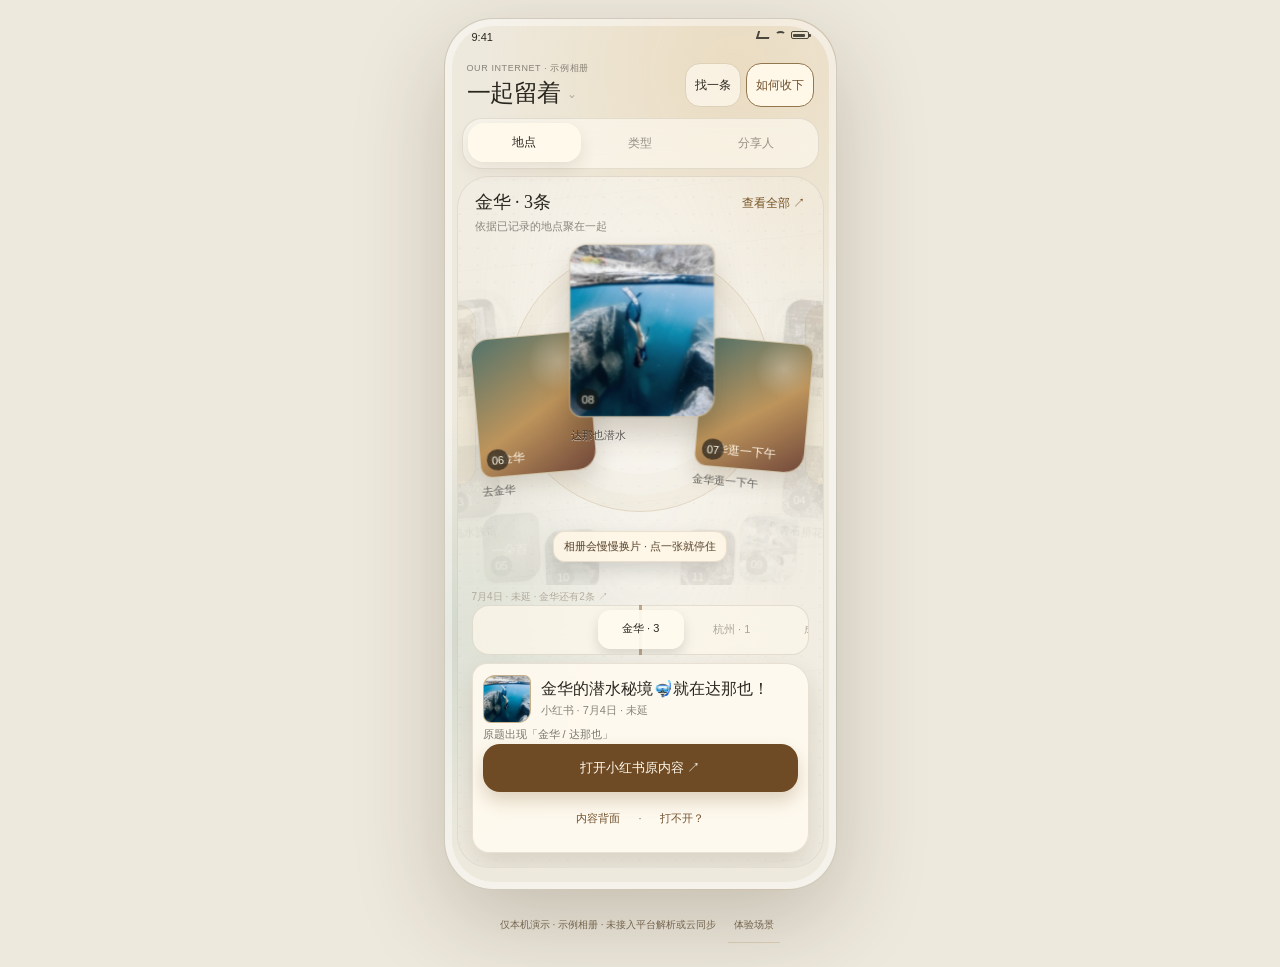
==== commit 74ffe1b3: "Move capture mock to source-platform sharing" ====
--- a/index.html
+++ b/index.html
@@ -599,7 +599,7 @@
     }
   </style>
 
-  <link rel="stylesheet" href="./lifecycle.css">
+  <link rel="stylesheet" href="./lifecycle.css?v=source-share-1">
   <section class="pso-phone" aria-label="iPhone共同内容池">
     <div class="pso-status"><span>9:41</span><span class="pso-status-icons"><i class="pso-signal"></i><i class="pso-wifi"></i><i class="pso-battery"></i></span></div>
     <header class="pso-header">
@@ -917,6 +917,7 @@
           number.className = "pso-result-number";
           number.textContent = String(items.findIndex((entry) => entry.id === item.id) + 1).padStart(2,"0");
           cover.append(number);
+          if (item.isFlowDemo) cover.append(Object.assign(document.createElement("span"),{className:"pso-flow-demo-label",textContent:"演示"}));
           const picked = document.createElement("span");
           picked.className = "pso-result-picked";
           picked.textContent = "已选";
@@ -930,7 +931,7 @@
           meta.textContent = item.sharer + " · " + item.date;
           const evidence = document.createElement("span");
           evidence.className = "pso-hit-line";
-          evidence.textContent = searchEvidence(result) || (item.platform || "小红书") + " · 查看原分享";
+          evidence.textContent = searchEvidence(result) || (item.platform || "小红书") + (item.isFlowDemo ? " · 查看分享演示" : " · 查看原分享");
           button.append(cover,title,meta,evidence);
           button.addEventListener("click",() => {
             findSelectedId = item.id;
@@ -1070,6 +1071,7 @@
         index.className = "pso-index";
         index.textContent = String(items.findIndex((entry) => entry.id === item.id) + 1).padStart(2,"0");
         slide.append(index);
+        if (item.isFlowDemo) slide.append(Object.assign(document.createElement("span"),{className:"pso-flow-demo-label",textContent:"演示"}));
         if (item.reply) {
           const reply = document.createElement("span");
           reply.className = "pso-reply";
@@ -1275,7 +1277,7 @@
         dockContext.textContent = result && result.hits.length ? searchEvidence(result) : item.context[mode];
         openLink.href = item.url;
         const sourcePlatform = item.platform || "小红书";
-        openLink.textContent = ["小红书","抖音","微信","微博"].includes(sourcePlatform) ? "打开" + sourcePlatform + "原内容 ↗" : "打开原网页 ↗";
+        openLink.textContent = item.isFlowDemo ? "查看分享演示 ↗" : ["小红书","抖音","微信","微博"].includes(sourcePlatform) ? "打开" + sourcePlatform + "原内容 ↗" : "打开原网页 ↗";
         window.dispatchEvent(new CustomEvent("vibe:selection",{detail:cloneItem(item)}));
       }
       function cancelAmbientDockUpdate() {
@@ -1509,7 +1511,7 @@
             types:Array.isArray(input.types) && input.types.length ? [...new Set(input.types.map(String))] : ["unknown"],
             cover:typeof input.cover === "string" && /^data:image\/(jpeg|png|webp);base64,/.test(input.cover) ? input.cover : null,
             context:{place:"地点信息待补充",type:"类型信息待补充",person:"分享来源待补充",...input.context},
-            platform:platformFor(input.url),url:input.url
+            platform:input.isFlowDemo && input.provenance?.kind === "source-share-demo" ? "抖音 · 演示" : platformFor(input.url),url:input.url
           };
         });
         const isNewPreferred = options.preferredId && !byId.has(options.preferredId);
@@ -1629,7 +1631,7 @@
       },9000);
     })();
   </script>
-  <script src="./lifecycle.js"></script>
+  <script src="./lifecycle.js?v=source-share-1"></script>
 </div>
 </body>
 </html>
--- a/lifecycle.css
+++ b/lifecycle.css
@@ -356,6 +356,127 @@
   overflow-wrap: anywhere;
 }
 #pinned-source-orbit .vibe-note strong { color: var(--vibe-ink); font-weight: 500; }
+#pinned-source-orbit .vibe-share-guide {
+  display: grid;
+  gap: 19px;
+  margin: 0 0 23px;
+  padding: 0;
+  list-style: none;
+  counter-reset: share-step;
+}
+#pinned-source-orbit .vibe-share-guide li {
+  display: flex;
+  align-items: center;
+  gap: 12px;
+  font-size: 13px;
+  line-height: 1.7;
+  counter-increment: share-step;
+}
+#pinned-source-orbit .vibe-share-guide li::before {
+  content: counter(share-step, decimal-leading-zero);
+  flex: 0 0 30px;
+  color: var(--vibe-accent);
+  font: italic 20px/1.4 var(--vibe-serif);
+}
+#pinned-source-orbit .vibe-share-destination {
+  display: flex;
+  align-items: center;
+  justify-content: space-between;
+  gap: 12px;
+  margin: 16px 0;
+  padding: 5px 13px;
+  border: 1px dashed var(--vibe-line);
+  border-radius: 12px;
+  font-size: 12px;
+  line-height: 1.8;
+}
+#pinned-source-orbit .vibe-share-destination .vibe-text-button { min-width: 44px; }
+#pinned-source-orbit .vibe-source-hero {
+  overflow: hidden;
+  padding: 8px;
+  border: 1px solid var(--vibe-line);
+  border-radius: 12px 17px 14px 11px;
+  background: var(--vibe-paper-raised);
+  box-shadow: 0 7px 17px light-dark(rgba(86, 66, 36, .06), rgba(0, 0, 0, .1));
+}
+#pinned-source-orbit .vibe-source-hero > img {
+  display: block;
+  width: 100%;
+  max-height: 205px;
+  aspect-ratio: 1.5;
+  object-fit: cover;
+  border-radius: 6px 10px 7px 6px;
+}
+#pinned-source-orbit .vibe-source-hero > strong {
+  display: block;
+  padding: 12px 7px 7px;
+  font: 500 18px/1.6 var(--vibe-serif);
+  overflow-wrap: anywhere;
+}
+#pinned-source-orbit .vibe-source-placeholder {
+  display: grid;
+  place-content: center;
+  min-height: 155px;
+  border-radius: 6px 10px 7px 6px;
+  background: light-dark(#e8dfcb, #3b3b2d);
+  color: var(--vibe-muted);
+  font: 500 24px/1.65 var(--vibe-serif);
+  text-align: center;
+  white-space: pre-line;
+}
+#pinned-source-orbit .vibe-share-receipt {
+  margin: 0 0 20px;
+  padding: 15px 17px;
+  border: 1px solid light-dark(#c8ceb4, #546043);
+  border-radius: 12px 17px 14px 12px;
+  background: light-dark(#edf0e2, #2a3225);
+  color: light-dark(#4d5b3e, #c2d0a8);
+}
+#pinned-source-orbit .vibe-share-receipt > strong { font-size: 15px; font-weight: 500; }
+#pinned-source-orbit .vibe-share-receipt .vibe-note { margin: 5px 0 0; color: inherit; }
+#pinned-source-orbit .vibe-share-app-target {
+  display: flex;
+  flex-direction: column;
+  align-items: center;
+  gap: 7px;
+  width: 112px;
+  min-height: 142px;
+  margin: 22px auto 6px;
+  padding: 12px;
+  border: 1px solid var(--vibe-line);
+  border-radius: 19px;
+  background: var(--vibe-paper-raised);
+  color: var(--vibe-ink);
+  font: inherit;
+  cursor: pointer;
+}
+#pinned-source-orbit .vibe-share-app-target > strong { font-size: 13px; font-weight: 500; }
+#pinned-source-orbit .vibe-share-app-target > span:last-child { color: var(--vibe-muted); font-size: 10px; }
+#pinned-source-orbit .vibe-share-app-icon {
+  display: grid;
+  place-items: center;
+  width: 60px;
+  height: 60px;
+  border: 1px solid light-dark(#c6b58c, #948064);
+  border-radius: 17px 18px 16px 18px;
+  color: var(--vibe-accent);
+  background: light-dark(#e9ddbf, #413b2a);
+  font: italic 38px/1 var(--vibe-serif);
+}
+#pinned-source-orbit .pso-flow-demo-label {
+  position: absolute;
+  z-index: 4;
+  right: 6px;
+  bottom: 6px;
+  padding: 3px 6px;
+  border: 1px solid rgba(255, 255, 255, .36);
+  border-radius: 5px;
+  background: rgba(49, 44, 33, .88);
+  color: #fff6e4;
+  font: 10px/1.3 -apple-system, BlinkMacSystemFont, sans-serif;
+  letter-spacing: .5px;
+  pointer-events: none;
+}
 #pinned-source-orbit .vibe-status,
 #pinned-source-orbit .vibe-error {
   margin: 14px 0;
